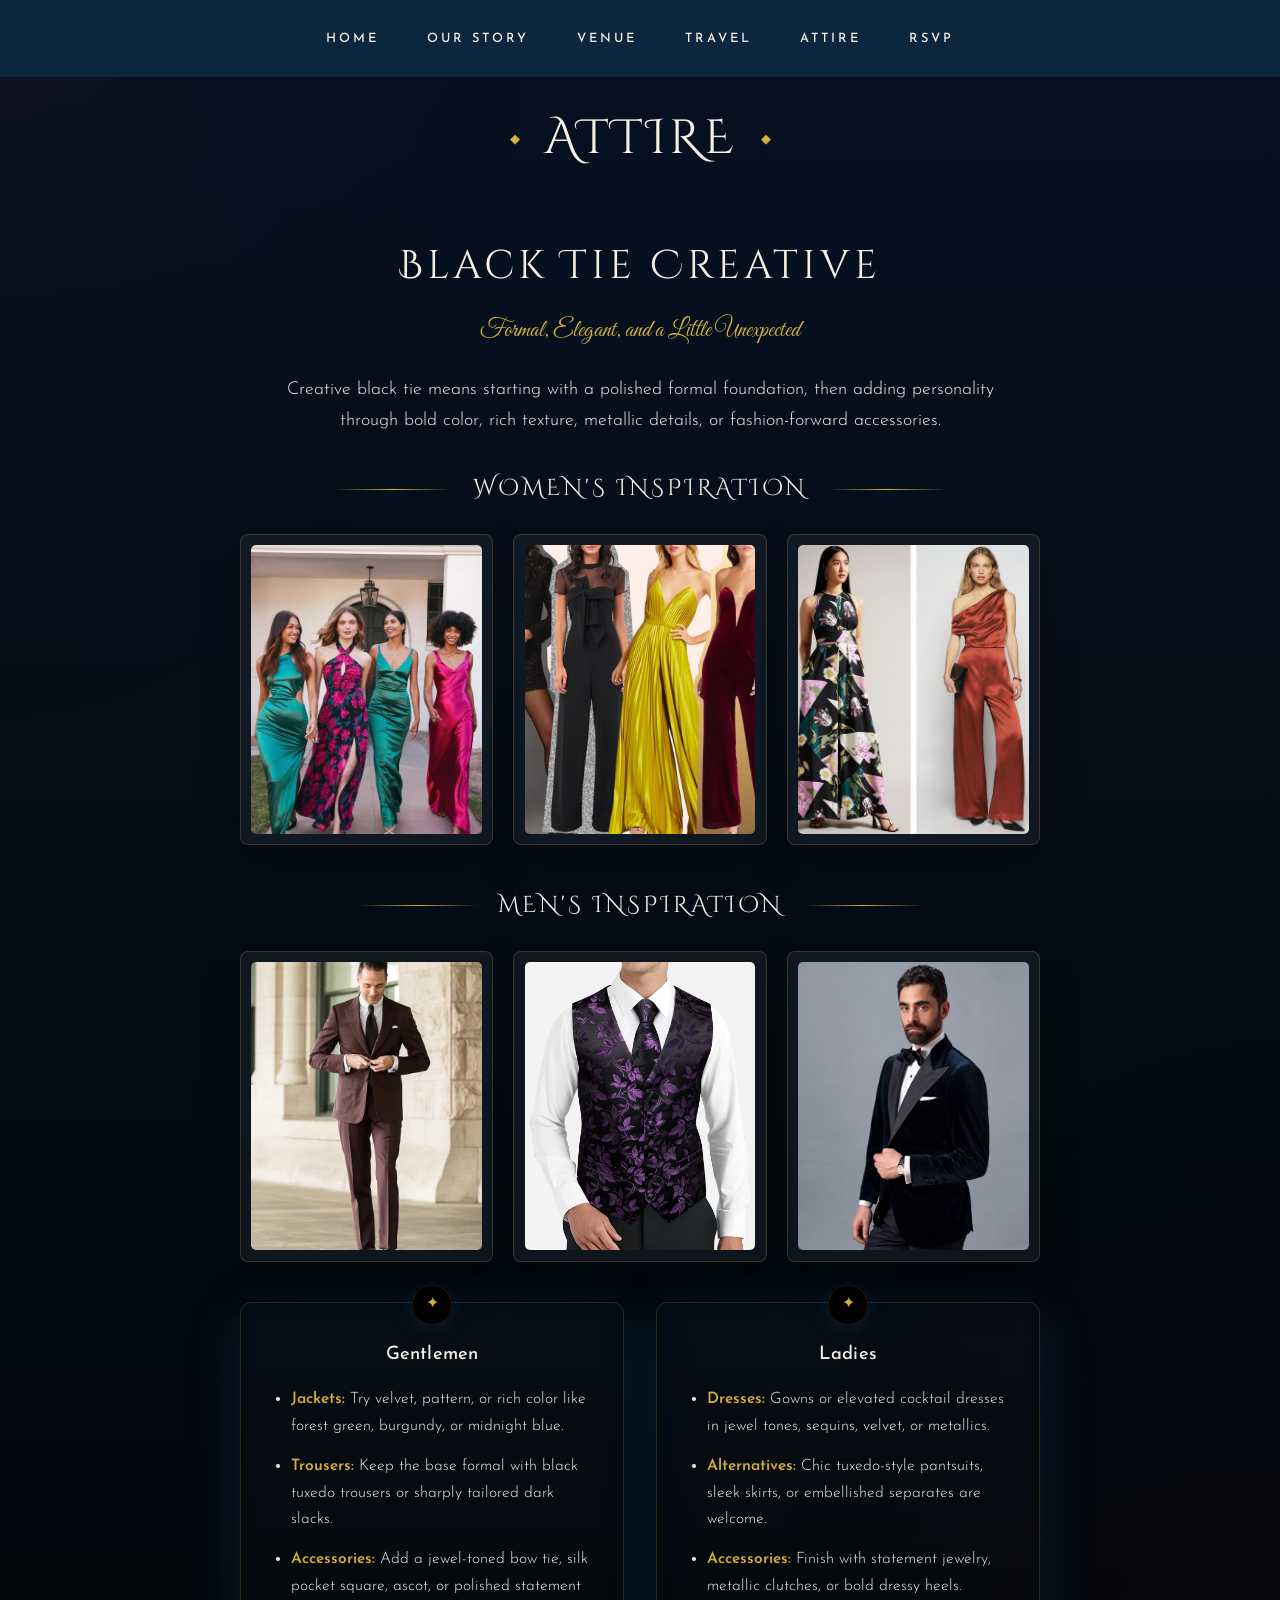
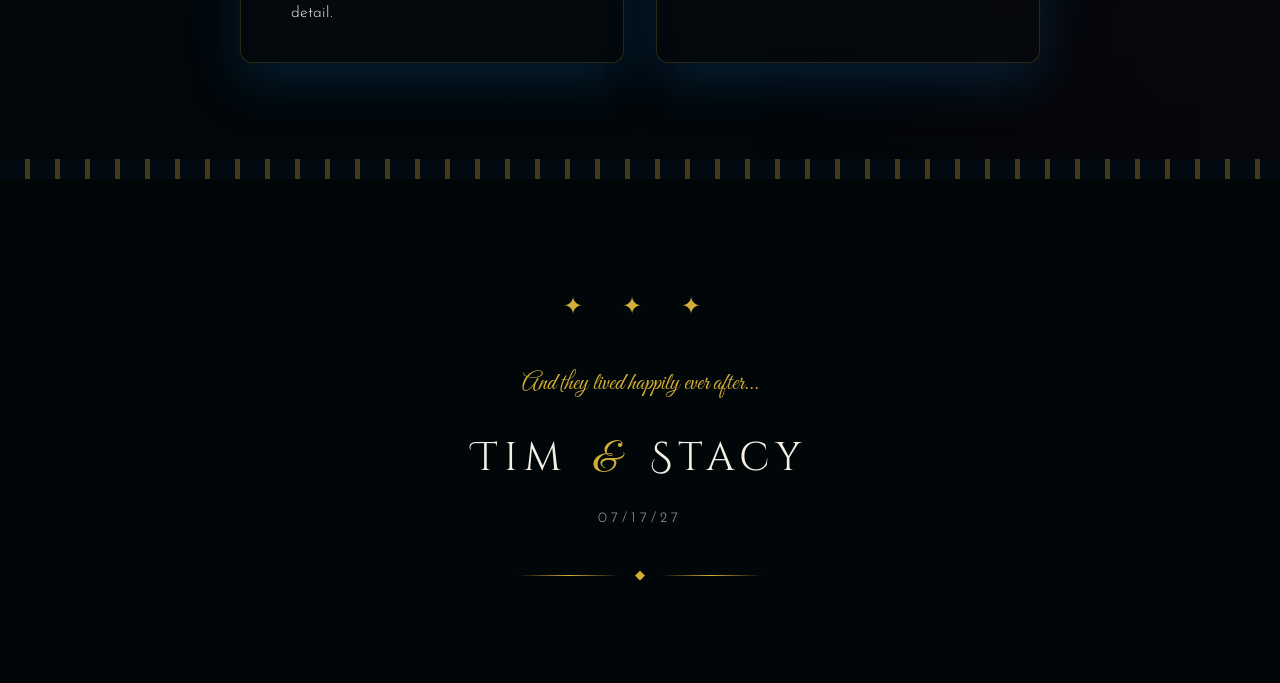
==== attire.html @ aea5a860 "Initial wedding site" ====
<!DOCTYPE html>
<html lang="en">
<head>
    <meta charset="UTF-8">
    <meta name="viewport" content="width=device-width, initial-scale=1.0">
    <title>Attire — Black Tie Creative</title>
    <link rel="preconnect" href="https://fonts.googleapis.com">
    <link rel="preconnect" href="https://fonts.gstatic.com" crossorigin>
    <link href="https://fonts.googleapis.com/css2?family=Playfair+Display:ital,wght@0,400;0,500;0,600;0,700;1,400;1,500&family=Josefin+Sans:wght@300;400;600&family=Great+Vibes&family=Cinzel+Decorative:wght@400;700&display=swap" rel="stylesheet">
    <link rel="stylesheet" href="styles.css">
</head>
<body class="dark-nav">
    <nav class="main-nav">
        <ul>
            <li><a href="index.html">Home</a></li>
            <li><a href="story.html">Our Story</a></li>
            <li><a href="venue.html">Venue</a></li>
            <li><a href="travel.html">Travel</a></li>
            <li><a href="attire.html" class="active">Attire</a></li>
            <li><a href="rsvp.html">RSVP</a></li>
        </ul>
    </nav>

    <main>
        <section class="dresscode-section">
            <div class="container">
                <div class="section-header">
                <span class="deco-diamond">◆</span>
                    <h2 class="section-title light">Attire</h2>
                <span class="deco-diamond">◆</span>
                </div>
                <div class="dresscode-content">
                    <div class="glamour-text">Black Tie Creative</div>
                    <p class="dresscode-subtitle">Formal, Elegant, and a Little Unexpected</p>
                    <p class="attire-overview">
                        Creative black tie means starting with a polished formal foundation, then adding personality through bold color, rich texture, metallic details, or fashion-forward accessories.
                    </p>
                    <div class="attire-inspiration">
                        <div class="attire-inspiration-header">
                            <span class="deco-line"></span>
                            <h3>Women's Inspiration</h3>
                            <span class="deco-line"></span>
                        </div>
                        <div class="attire-photo-grid" aria-label="Women's black tie creative attire inspiration">
                            <figure class="attire-photo-card">
                                <button class="attire-photo-button" type="button" data-gallery="women" data-full-src="photos/attire%20photos%20women/4%20women.png">
                                    <img src="photos/attire%20photos%20women/4%20women.png" alt="Women's black tie creative attire inspiration">
                                </button>
                            </figure>
                            <figure class="attire-photo-card">
                                <button class="attire-photo-button" type="button" data-gallery="women" data-full-src="photos/attire%20photos%20women/4%20women%202.png">
                                    <img src="photos/attire%20photos%20women/4%20women%202.png" alt="Women's creative black tie attire inspiration">
                                </button>
                            </figure>
                            <figure class="attire-photo-card">
                                <button class="attire-photo-button" type="button" data-gallery="women" data-full-src="photos/attire%20photos%20women/4%20women%203.png">
                                    <img src="photos/attire%20photos%20women/4%20women%203.png" alt="Elegant women's attire inspiration for a formal celebration">
                                </button>
                            </figure>
                        </div>
                    </div>
                    <div class="attire-inspiration">
                        <div class="attire-inspiration-header">
                            <span class="deco-line"></span>
                            <h3>Men's Inspiration</h3>
                            <span class="deco-line"></span>
                        </div>
                        <div class="attire-photo-grid" aria-label="Men's black tie creative attire inspiration">
                            <figure class="attire-photo-card">
                                <button class="attire-photo-button" type="button" data-gallery="men" data-full-src="photos/attire%20photos%20men/burgundy%20suit">
                                    <img src="photos/attire%20photos%20men/burgundy%20suit" alt="Men's black tie creative attire inspiration">
                                </button>
                            </figure>
                            <figure class="attire-photo-card">
                                <button class="attire-photo-button" type="button" data-gallery="men" data-full-src="photos/attire%20photos%20men/purple%20silk%20vest">
                                    <img src="photos/attire%20photos%20men/purple%20silk%20vest" alt="Men's creative black tie attire inspiration">
                                </button>
                            </figure>
                            <figure class="attire-photo-card">
                                <button class="attire-photo-button" type="button" data-gallery="men" data-full-src="photos/attire%20photos%20men/man%20blue%20jacket%20velvet.png">
                                    <img src="photos/attire%20photos%20men/man%20blue%20jacket%20velvet.png" alt="Elegant men's attire inspiration for a formal celebration">
                                </button>
                            </figure>
                        </div>
                    </div>
                    <div class="attire-details">
                        <div class="rsvp-card">
                            <div class="rsvp-card-deco">✦</div>
                            <h4 class="rsvp-intro">Gentlemen</h4>
                            <ul class="attire-list">
                                <li><strong>Jackets:</strong> Try velvet, pattern, or rich color like forest green, burgundy, or midnight blue.</li>
                                <li><strong>Trousers:</strong> Keep the base formal with black tuxedo trousers or sharply tailored dark slacks.</li>
                                <li><strong>Accessories:</strong> Add a jewel-toned bow tie, silk pocket square, ascot, or polished statement detail.</li>
                            </ul>
                        </div>
                        <div class="rsvp-card">
                            <div class="rsvp-card-deco">✦</div>
                            <h4 class="rsvp-intro">Ladies</h4>
                            <ul class="attire-list">
                                <li><strong>Dresses:</strong> Gowns or elevated cocktail dresses in jewel tones, sequins, velvet, or metallics.</li>
                                <li><strong>Alternatives:</strong> Chic tuxedo-style pantsuits, sleek skirts, or embellished separates are welcome.</li>
                                <li><strong>Accessories:</strong> Finish with statement jewelry, metallic clutches, or bold dressy heels.</li>
                            </ul>
                        </div>
                    </div>
                </div>
            </div>
        </section>
    </main>

    <div class="photo-lightbox" id="attireLightbox" aria-hidden="true">
        <button class="photo-lightbox-close" type="button" aria-label="Close enlarged photo">&times;</button>
        <button class="photo-lightbox-arrow photo-lightbox-prev" type="button" aria-label="Previous photo">&#8249;</button>
        <figure class="photo-lightbox-frame" role="dialog" aria-modal="true" aria-label="Enlarged attire inspiration photo">
            <img src="" alt="">
        </figure>
        <button class="photo-lightbox-arrow photo-lightbox-next" type="button" aria-label="Next photo">&#8250;</button>
    </div>

    <footer class="footer">
        <div class="container">
            <div class="footer-film-strip"></div>
            <div class="hollywood-stars">✦ ✦ ✦</div>
            <p class="footer-tagline">And they lived happily ever after...</p>
            <p class="footer-names">Tim <span class="ampersand">&amp;</span> Stacy</p>
            <p class="footer-date">07/17/27</p>
            <div class="art-deco-divider">
                <span class="deco-line"></span>
                <span class="deco-diamond">◆</span>
                <span class="deco-line"></span>
            </div>
        </div>
    </footer>

    <script>
        // Navigation background on scroll
        window.addEventListener('scroll', () => {
            const nav = document.querySelector('.main-nav');
            if (window.scrollY > 100) {
                nav.classList.add('scrolled');
            } else {
                nav.classList.remove('scrolled');
            }
        });

        const lightbox = document.getElementById('attireLightbox');
        const lightboxImage = lightbox.querySelector('img');
        const lightboxClose = lightbox.querySelector('.photo-lightbox-close');
        const lightboxPrev = lightbox.querySelector('.photo-lightbox-prev');
        const lightboxNext = lightbox.querySelector('.photo-lightbox-next');
        const photoButtons = document.querySelectorAll('.attire-photo-button');
        const galleries = Array.from(photoButtons).reduce((groups, button) => {
            const galleryName = button.dataset.gallery;
            groups[galleryName] = groups[galleryName] || [];
            groups[galleryName].push(button);
            return groups;
        }, {});
        let activeGallery = [];
        let activeIndex = 0;

        const showLightboxPhoto = (index) => {
            activeIndex = (index + activeGallery.length) % activeGallery.length;
            const button = activeGallery[activeIndex];
            const image = button.querySelector('img');
            lightboxImage.src = button.dataset.fullSrc;
            lightboxImage.alt = image.alt;
        };

        const closeLightbox = () => {
            lightbox.setAttribute('aria-hidden', 'true');
            document.body.classList.remove('lightbox-open');
            lightboxImage.src = '';
            lightboxImage.alt = '';
        };

        photoButtons.forEach((button) => {
            button.addEventListener('click', () => {
                activeGallery = galleries[button.dataset.gallery];
                showLightboxPhoto(activeGallery.indexOf(button));
                lightbox.setAttribute('aria-hidden', 'false');
                document.body.classList.add('lightbox-open');
                lightboxClose.focus();
            });
        });

        lightboxPrev.addEventListener('click', () => showLightboxPhoto(activeIndex - 1));
        lightboxNext.addEventListener('click', () => showLightboxPhoto(activeIndex + 1));
        lightboxClose.addEventListener('click', closeLightbox);
        lightbox.addEventListener('click', (event) => {
            if (event.target === lightbox) {
                closeLightbox();
            }
        });
        window.addEventListener('keydown', (event) => {
            if (lightbox.getAttribute('aria-hidden') === 'true') {
                return;
            }
            if (event.key === 'Escape') {
                closeLightbox();
            } else if (event.key === 'ArrowLeft') {
                showLightboxPhoto(activeIndex - 1);
            } else if (event.key === 'ArrowRight') {
                showLightboxPhoto(activeIndex + 1);
            }
        });
    </script>
</body>
</html>
---- styles.css ----
/* ===================================
   Wedding Website - Old Hollywood Glamour
   1940s-1950s Golden Age Style
   =================================== */

/* Reuben webfont (place licensed font files in /fonts/) */
@font-face {
    font-family: 'Reuben';
    src: local('Reuben Regular'), local('Reuben-Regular'),
         url('fonts/Reuben-Regular.woff2') format('woff2'),
         url('fonts/Reuben-Regular.woff') format('woff');
    font-weight: 400;
    font-style: normal;
    font-display: swap;
}
@font-face {
    font-family: 'Reuben';
    src: local('Reuben Bold'), local('Reuben-Bold'),
         url('fonts/Reuben-Bold.woff2') format('woff2'),
         url('fonts/Reuben-Bold.woff') format('woff');
    font-weight: 700;
    font-style: normal;
    font-display: swap;
}


/* CSS Variables - Rustic Romance with Sapphire & Floral Accents */
:root {
    /* Sapphire Blues - Primary Color */
    --sapphire: #071123;
    --sapphire-dark: #010609;
    --sapphire-deep: #010609;
    --sapphire-light: #0d2043;
    
    /* Rich Burgundy & Deep Red - Floral Accents */
    --burgundy: #8B1538;
    --deep-red: #9E1B34;
    --bordeaux: #722F37;
    --wine: #5C1A1B;
    
    /* Gold & Brass - Warm Metallics */
    --gold: #D4AF37;
    --gold-light: #E8C959;
    --brass: #C9A227;
    --antique-gold: #B8860B;

    /* Rustic Warm Neutrals - Stone, Wood, Burlap */
    --ivory: #F5F0E6;
    --cream: #FAF6F0;
    --champagne: #F7E7CE;
    --linen: #E8DFD0;
    --burlap: #C4B69C;
    --stone: #A69F95;
    --warm-brown: #6B5344;
    --oak: #8B7355;
    
    /* Accent Colors - from florals */
    --thistle: #4A4063;
    --eucalyptus: #5D6B5D;
    --blush: #E8C4C4;
    
    /* Text Colors */
    --text-dark: #2D2926;
    --text-light: #F5F0E6;
    
    --font-display: 'Cinzel Decorative', Georgia, serif;
    --font-script: 'Great Vibes', cursive;
    --font-sans: 'Reuben', 'Josefin Sans', 'Helvetica Neue', sans-serif;
    
    --transition: all 0.3s ease;
}

/* Reset & Base */
*, *::before, *::after {
    margin: 0;
    padding: 0;
    box-sizing: border-box;
}

html {
    scroll-behavior: smooth;
}

body {
    font-family: var(--font-sans);
    font-weight: 300;
    line-height: 1.8;
    color: var(--text-dark);
    background-color: var(--cream);
}

h1, h2, h3, h4 {
    font-family: var(--font-display);
    font-weight: 500;
}

.container {
    max-width: 1200px;
    margin: 0 auto;
    padding: 0 2rem;
}

/* Navigation - Art Deco Style */
.main-nav {
    position: fixed;
    top: 0;
    left: 0;
    right: 0;
    z-index: 1000;
    padding: 1.5rem 2rem;
    display: flex;
    justify-content: center;
    align-items: center;
    gap: 2rem;
    transition: var(--transition);
}

/* Pages that should always display a dark solid nav background */
.dark-nav .main-nav {
    background-color: #0c263e;
    backdrop-filter: none;
}

/* Page behavior: show only the active "page" to simulate tabbed navigation */
.page {
    display: none;
}
.page.active {
    display: block;
}

.main-nav.scrolled {
    background-color: rgba(8, 37, 62, 0.97);
    backdrop-filter: blur(10px);
    padding: 1rem 2rem;
    box-shadow: 0 4px 20px rgba(10, 58, 94, 0.3);
}

.nav-star {
    color: var(--gold);
    font-size: 1rem;
}

.main-nav ul {
    display: flex;
    justify-content: center;
    gap: 3rem;
    list-style: none;
}

.main-nav a {
    color: var(--ivory);
    text-decoration: none;
    font-size: 0.8rem;
    font-weight: 500;
    letter-spacing: 3px;
    text-transform: uppercase;
    transition: var(--transition);
    position: relative;
}

.main-nav a::before,
.main-nav a::after {
    content: '';
    position: absolute;
    bottom: -8px;
    width: 0;
    height: 1px;
    background-color: var(--gold);
    transition: var(--transition);
}

.main-nav a::before {
    left: 50%;
}

.main-nav a::after {
    right: 50%;
}

.main-nav a:hover::before,
.main-nav a:hover::after {
    width: 50%;
}

.main-nav a:hover {
    color: var(--gold);
}

/* Hero Section - Rustic Romance */
.hero {
    position: relative;
    min-height: 100vh;
    display: flex;
    align-items: center;
    justify-content: center;
    background-image: url('backgrounds/stringlightbackground.png');
    background-size: cover;
    background-position: center center;
    background-repeat: no-repeat;
    overflow: hidden;
}

/* Decorative Floral Corners */
.hero::after {
    content: '';
    position: absolute;
    inset: 0;
    background-image: 
        url("data:image/svg+xml,%3Csvg xmlns='http://www.w3.org/2000/svg' viewBox='0 0 100 100'%3E%3Ccircle cx='20' cy='20' r='8' fill='%239E1B34' opacity='0.15'/%3E%3Ccircle cx='15' cy='28' r='6' fill='%238B1538' opacity='0.12'/%3E%3Ccircle cx='28' cy='15' r='5' fill='%23722F37' opacity='0.1'/%3E%3Ccircle cx='10' cy='18' r='4' fill='%239E1B34' opacity='0.08'/%3E%3C/svg%3E"),
        url("data:image/svg+xml,%3Csvg xmlns='http://www.w3.org/2000/svg' viewBox='0 0 100 100'%3E%3Ccircle cx='80' cy='80' r='8' fill='%239E1B34' opacity='0.15'/%3E%3Ccircle cx='85' cy='72' r='6' fill='%238B1538' opacity='0.12'/%3E%3Ccircle cx='72' cy='85' r='5' fill='%23722F37' opacity='0.1'/%3E%3Ccircle cx='90' cy='82' r='4' fill='%239E1B34' opacity='0.08'/%3E%3C/svg%3E");
    background-position: top left, bottom right;
    background-size: 300px 300px;
    background-repeat: no-repeat;
    pointer-events: none;
    opacity: 0.8;
}

/* Art Deco Border Pattern */

/* Art-deco border lives inside the hero and should scroll away with it */
.art-deco-border {
    position: absolute;
    top: 10px;
    left: 20px;
    right: 20px;
    height: calc(100vh - 30px);
    border: 1px solid var(--gold);
    pointer-events: none;
    z-index: 900; /* sits below the nav (nav is z-index:1000) */
}

/* enforce containment inside the hero and hide when the hero is not active */
.hero .art-deco-border { position: absolute !important; }
.page:not(.active) .art-deco-border { display: none !important; }


.art-deco-border::before {
    content: '';
    position: absolute;
    inset: 10px;
    border: 1px solid rgba(212, 175, 55, 0.3);
}

/* Spotlight Effect - Warm candlelight glow */
.hero::before {
    content: '';
    position: absolute;
    top: -30%;
    left: 50%;
    transform: translateX(-50%);
    width: 150%;
    height: 150%;
    background: radial-gradient(ellipse at center top, rgba(247, 231, 206, 0.08) 0%, rgba(212, 175, 55, 0.05) 30%, transparent 60%);
    pointer-events: none;
}

/* Subtle floral accents in corners */
.hero-overlay {
    position: absolute;
    inset: 0;
    z-index: 0;
    /* Dark-blue overlay to deepen background and cool hue */
    background-image:
        linear-gradient(rgba(8, 43, 71, 0.80), rgba(8, 43, 71, 0.60)),
        radial-gradient(ellipse at top left, rgba(158, 27, 52, 0.04) 0%, transparent 40%),
        radial-gradient(ellipse at bottom right, rgba(158, 27, 52, 0.04) 0%, transparent 40%);
    background-blend-mode: normal, screen, screen;
    pointer-events: none;
}

.hero-content {
    position: relative;
    text-align: center;
    color: var(--ivory);
    z-index: 1;
    padding: 2rem;
    /* nudge content slightly upward so venue text doesn't sit on the art-deco border */
    transform: translateY(-4vh);
}

.hero-content::before {
    content: '';
    position: absolute;
    left: 50%;
    top: 46%;
    width: min(760px, 92vw);
    height: min(420px, 56vw);
    transform: translate(-50%, -50%);
    background:
        radial-gradient(ellipse at center,
            rgba(242, 216, 225, 0.07) 0%,
            rgba(237, 190, 162, 0.055) 28%,
            rgba(217, 161, 95, 0.04) 48%,
            transparent 76%);
    filter: blur(42px);
    opacity: 0;
    pointer-events: none;
    z-index: -1;
    animation: heroGoldenHourGlow 1.6s ease-out 0.15s forwards;
}

.hollywood-stars {
    font-size: 1.5rem;
    color: var(--gold);
    letter-spacing: 1rem;
    /* increase space above the stars on the homepage */
    margin-top: clamp(1.8rem, 8vw, 4rem);
    margin-bottom: 2rem;
    animation: twinkle 2s ease-in-out infinite alternate;
}

.save-the-date {
    font-family: var(--font-sans);
    font-size: 0.9rem;
    font-weight: 400;
    letter-spacing: 6px;
    text-transform: uppercase;
    margin-bottom: 0.5rem;
    color: var(--silver);
}

.subtitle-glamour {
    font-family: var(--font-script);
    font-size: clamp(1.5rem, 4vw, 2.5rem);
    color: var(--gold);
    margin-bottom: 1.5rem;
}

.couple-names {
    font-family: var(--font-display), 'Reuben', 'Josefin Sans', 'Helvetica Neue', sans-serif;
    font-size: clamp(1.6rem, 5vw, 3.2rem);
    font-weight: 700;
    letter-spacing: 0.04em;
    line-height: 1.02;
    margin-bottom: 1.5rem;
    text-shadow: 0 0 48px rgba(212, 175, 55, 0.28);
}

.couple-names .name-line {
    display: block;
}

.couple-names .ampersand {
    display: block;
    margin: 0.6rem 0;
    font-size: 0.95em;
    color: var(--gold);
}

.ampersand {
    font-family: var(--font-script);
    font-size: 1em;
    color: var(--gold);
    display: inline-block;
    margin: 0 0.5em;
}

/* Footer names styling (ensure consistent spacing around ampersand) */
.footer-names {
    font-family: var(--font-display);
    font-size: 1.05rem;
    letter-spacing: 0.04em;
    color: var(--sapphire);
}
.footer-names .ampersand {
    font-family: var(--font-script);
    font-size: 1.05em;
    color: var(--gold);
    margin: 0 0.6rem;
    display: inline-block;
}

/* Art Deco Divider */
.art-deco-divider {
    display: flex;
    align-items: center;
    justify-content: center;
    gap: 1rem;
    margin: 2rem 0;
}

.deco-line {
    width: 100px;
    height: 1px;
    background: linear-gradient(90deg, transparent, var(--gold), transparent);
}

.deco-diamond {
    color: var(--gold);
    font-size: 0.8rem;
}

.wedding-date {
    margin-bottom: 0.5rem; /* tighten date-to-venue spacing */
}

@media (max-width: 820px) {
    .hero-content {
        transform: translateY(-2vh);
        padding: 1.25rem;
    }
    .wedding-date {
        margin-bottom: 0.6rem;
    }
}

.date-text {
    font-family: var(--font-display);
    font-size: 2.6rem;
    font-style: italic;
    letter-spacing: 2px;
}

.date-long-text {
    font-family: var(--font-sans);
    font-size: 1rem;
    letter-spacing: 2px;
    text-transform: uppercase;
    color: var(--champagne);
    margin-top: 0.25rem;
}

.year-text {
    font-size: 1rem;
    letter-spacing: 8px;
    text-transform: uppercase;
    color: var(--gold);
    margin-top: 0.5rem;
}

.venue-teaser {
    font-family: var(--font-display);
    font-size: 1.2rem;
    font-style: italic;
    opacity: 0.9;
    margin-bottom: 0.5rem;
}

.time-teaser {
    font-size: 0.85rem;
    letter-spacing: 4px;
    text-transform: uppercase;
    color: var(--silver);
}

/* Scroll indicator removed */

@keyframes twinkle {
    0% { opacity: 0.6; }
    100% { opacity: 1; }
}

@keyframes heroGoldenHourGlow {
    from { opacity: 0; }
    to { opacity: 1; }
}

/* Section Headers with Stars */
.section-header {
    display: flex;
    align-items: center;
    justify-content: center;
    gap: 1.5rem;
    margin-bottom: 3rem;
}

.star-accent {
    color: var(--gold);
    font-size: 1rem;
}

.section-title {
    font-size: clamp(2rem, 5vw, 3rem);
    text-align: center;
    color: var(--sapphire);
    letter-spacing: 4px;
    text-transform: uppercase;
}

.section-title.light {
    color: var(--ivory);
}

/* Rustic Divider Strips */
.film-strip-top,
.film-strip-bottom {
    height: 30px;
    background-color: var(--sapphire-deep);
    position: relative;
}

.film-strip-top::before,
.film-strip-bottom::before {
    content: '';
    position: absolute;
    top: 50%;
    left: 0;
    right: 0;
    transform: translateY(-50%);
    height: 20px;
    background-image: repeating-linear-gradient(
        90deg,
        var(--sapphire-deep) 0px,
        var(--sapphire-deep) 20px,
        var(--gold) 20px,
        var(--gold) 25px,
        var(--sapphire-deep) 25px,
        var(--sapphire-deep) 35px
    );
    opacity: 0.4;
}

/* Our Story Section */
.story-section {
    background-color: var(--cream);
    background-image: url("data:image/svg+xml,%3Csvg width='60' height='60' viewBox='0 0 60 60' xmlns='http://www.w3.org/2000/svg'%3E%3Cg fill='none' fill-rule='evenodd'%3E%3Cg fill='%23D4AF37' fill-opacity='0.03'%3E%3Cpath d='M36 34v-4h-2v4h-4v2h4v4h2v-4h4v-2h-4zm0-30V0h-2v4h-4v2h4v4h2V6h4V4h-4zM6 34v-4H4v4H0v2h4v4h2v-4h4v-2H6zM6 4V0H4v4H0v2h4v4h2V6h4V4H6z'/%3E%3C/g%3E%3C/g%3E%3C/svg%3E");
}

/* Mini welcome section under the hero */
.mini-welcome {
    padding: 2.5rem 0;
    background: transparent;
}

.mini-welcome-grid {
    display: grid;
    /* Give the portrait more room and make the text column narrower */
    grid-template-columns: 420px 1fr;
    gap: 3rem;
    align-items: center;
}

/* Constrain and center the mini-welcome block within the page */
.mini-welcome-grid {
    max-width: 980px;
    margin: 0 auto;
}

.mini-image-frame {
    width: 420px;
    aspect-ratio: 3/4;
    background: linear-gradient(135deg, var(--sapphire) 0%, var(--sapphire-dark) 100%);
    overflow: hidden;
    position: relative;
    box-shadow: 0 18px 40px rgba(10,58,94,0.35);
}

.mini-photo {
    width: 100%;
    height: 100%;
    object-fit: cover;
    display: block;
}

.mini-image-frame::after {
    content: '';
    position: absolute;
    inset: 8px;
    border: 2px solid rgba(212,175,55,0.95);
    pointer-events: none;
    box-shadow: inset 0 0 20px rgba(212,175,55,0.06);
}

.mini-image-frame::before {
    content: '';
    position: absolute;
    top: 0;
    left: -120%;
    width: 40%;
    height: 100%;
    background: linear-gradient(90deg, rgba(255,255,255,0) 0%, rgba(255,255,255,0.12) 50%, rgba(255,255,255,0) 100%);
    transform: skewX(-20deg);
    filter: blur(6px);
    opacity: 0.9;
    animation: shimmer 4.5s ease-in-out infinite;
    pointer-events: none;
}

.mini-blurb {
    max-width: 52ch;
}

.mini-blurb p {
    font-size: 1.05rem;
    line-height: 1.8;
    color: rgba(45,41,38,0.92);
    margin: 0;
}

@media (max-width: 820px) {
    .mini-welcome-grid {
        grid-template-columns: 1fr;
        text-align: center;
    }

    .mini-image-frame {
        width: 60%;
        margin: 0 auto 1.25rem;
    }

    .mini-blurb {
        max-width: 70ch;
        margin: 0 auto;
    }
}

.story-section .container {
    padding: 6rem 2rem;
}

/* When the story section is used on a dark/venue page, avoid doubling container padding
   (some pages use both .venue-section and .story-section). Match other pages' spacing. */
.venue-section.story-section .container {
    padding: 0 2rem;
}

.story-content {
    display: grid;
    grid-template-columns: 1fr 1.5fr;
    gap: 4rem;
    align-items: center;
}

/* Landscape variant for story pages using a wide photo */
.story-content.landscape {
    grid-template-columns: 1.6fr 1fr;
    gap: 3.5rem;
}

.story-image {
    position: relative;
}

.image-frame {
    width: 100%;
    aspect-ratio: 3/4;
    background: linear-gradient(135deg, var(--sapphire) 0%, var(--sapphire-dark) 100%);
    position: relative;
    box-shadow: 0 20px 60px rgba(10, 58, 94, 0.4);
}

.image-frame {
    overflow: hidden;
}

.story-photo {
    width: 100%;
    height: 100%;
    object-fit: cover;
    display: block;
}

.frame-corner {
    position: absolute;
    width: 40px;
    height: 40px;
    border-color: var(--gold);
    border-style: solid;
    z-index: 4;
}

/* Inner gold frame and subtle animated shimmer */
.image-frame::after {
    content: '';
    position: absolute;
    inset: 10px;
    border: 2px solid rgba(212,175,55,0.95);
    pointer-events: none;
    box-shadow: inset 0 0 30px rgba(212,175,55,0.07);
    z-index: 1;
}

.image-frame::before {
    /* animated highlight sweep */
    content: '';
    position: absolute;
    top: 0;
    left: -120%;
    width: 40%;
    height: 100%;
    background: linear-gradient(90deg, rgba(255,255,255,0) 0%, rgba(255,255,255,0.12) 50%, rgba(255,255,255,0) 100%);
    transform: skewX(-20deg);
    filter: blur(6px);
    opacity: 0.9;
    animation: shimmer 4.5s ease-in-out infinite;
    z-index: 2;
    pointer-events: none;
}

@keyframes shimmer {
    0% { left: -120%; opacity: 0; }
    10% { opacity: 0.6; }
    50% { left: 120%; opacity: 0.25; }
    100% { left: 120%; opacity: 0; }
}

.frame-corner {
    position: absolute;
    width: 40px;
    height: 40px;
    border-color: var(--gold);
    border-style: solid;
}

.frame-corner.tl { top: -10px; left: -10px; border-width: 2px 0 0 2px; }
.frame-corner.tr { top: -10px; right: -10px; border-width: 2px 2px 0 0; }
.frame-corner.bl { bottom: -10px; left: -10px; border-width: 0 0 2px 2px; }
.frame-corner.br { bottom: -10px; right: -10px; border-width: 0 2px 2px 0; }

.story-text {
    padding: 3rem 0;
    max-width: 900px;
    margin: 0 auto;
}

/* Tidbits block under Our Story */
.tidbits {
    max-width: 980px;
    margin: 2.25rem auto 3rem;
    padding: 1.5rem 1.5rem;
    background: linear-gradient(180deg, rgba(255,255,255,0.02), rgba(255,255,255,0.01));
    border: 1px solid rgba(212, 175, 55, 0.12);
    border-radius: 12px;
    color: var(--ivory);
    box-shadow: 0 14px 40px rgba(10,58,94,0.35);
}
.tidbits .section-title.small {
    font-size: 1.25rem;
    margin-bottom: 0.75rem;
    color: var(--ivory);
}
.tidbits-list {
    list-style: none;
    display: grid;
    grid-template-columns: repeat(2, 1fr);
    gap: 0.75rem 2rem;
    padding: 0;
    margin: 0;
}
.tidbits-list li {
    line-height: 1.6;
}
.tidbits-list li strong {
    display: block;
    color: rgba(245, 240, 230, 0.72);
    font-family: var(--font-sans);
    font-size: 0.76rem;
    font-weight: 400;
    letter-spacing: 1.6px;
    line-height: 1.35;
    margin-bottom: 0.28rem;
    text-transform: uppercase;
}
.tidbits-list li span {
    display: block;
    color: var(--ivory);
    font-size: 1.08rem;
    font-weight: 600;
    line-height: 1.45;
}

@media (max-width: 820px) {
    .tidbits-list { grid-template-columns: 1fr; }
    .tidbits { padding: 1rem; }
}

/* Make story text white on the dedicated Our Story page for contrast against dark background */
.story-page .story-text,
.story-page .story-text p {
    color: #ffffff;
}

/* Landscape image frame adjustments */
.image-frame.landscape {
    aspect-ratio: 16/9;
    width: 100%;
}

.story-image-top {
    max-width: 780px;
    margin: 0 auto 1.5rem;
}

@media (max-width: 820px) {
    /* On small screens, stack the story landscape image above the text */
    .story-content.landscape {
        grid-template-columns: 1fr;
        gap: 2rem;
    }
    .image-frame.landscape {
        aspect-ratio: 16/9;
        width: 100%;
    }

    .image-frame.landscape {
        max-width: 780px;
        margin: 0 auto;
    }
}

.story-intro {
    font-family: var(--font-script);
    font-size: 2.2rem;
    color: var(--deep-red);
    margin-bottom: 2rem;
}

.story-text p {
    margin-bottom: 1.25rem;
    font-size: clamp(1rem, 2vw, 1.25rem);
    line-height: 1.7;
    letter-spacing: 0.002em;
    color: rgba(45,41,38,0.95);
}

.story-closing {
    font-family: var(--font-display);
    font-style: italic;
    color: var(--sapphire);
}

/* Details Section - Programme Cards */
.details-section {
    padding: 6rem 0;
    background-color: var(--sapphire);
    position: relative;
}

/* Subtle floral accents */
.details-section::before {
    content: '';
    position: absolute;
    top: 0;
    left: 0;
    right: 0;
    bottom: 0;
    background-image: 
        radial-gradient(ellipse at top right, rgba(158, 27, 52, 0.06) 0%, transparent 30%),
        radial-gradient(ellipse at bottom left, rgba(158, 27, 52, 0.06) 0%, transparent 30%);
    pointer-events: none;
}

.details-section .section-title {
    color: var(--ivory);
}

.details-grid {
    display: grid;
    grid-template-columns: repeat(auto-fit, minmax(300px, 1fr));
    gap: 2rem;
}

.detail-card {
    background: linear-gradient(180deg, var(--sapphire-dark) 0%, var(--sapphire-deep) 100%);
    border: 1px solid var(--gold);
    padding: 3rem 2rem;
    text-align: center;
    position: relative;
    transition: var(--transition);
}

.detail-card::before {
    content: '';
    position: absolute;
    inset: 8px;
    border: 1px solid rgba(212, 175, 55, 0.2);
    pointer-events: none;
}

.detail-card:hover {
    transform: translateY(-5px);
    box-shadow: 0 20px 40px rgba(212, 175, 55, 0.15);
}

.card-number {
    font-family: var(--font-display);
    font-size: 2rem;
    color: var(--gold);
    margin-bottom: 1rem;
}

.detail-card h3 {
    font-size: 1.5rem;
    color: var(--ivory);
    margin-bottom: 0.5rem;
    letter-spacing: 2px;
}

.detail-time {
    font-family: var(--font-script);
    font-size: 1.4rem;
    color: var(--gold);
    margin-bottom: 1rem;
}

.card-divider {
    width: 60px;
    height: 1px;
    background-color: var(--gold);
    margin: 1rem auto;
    opacity: 0.5;
}

.detail-card p:last-child {
    color: var(--linen);
    font-size: 0.95rem;
    line-height: 1.8;
}

/* Venue Section */
.venue-section {
    position: relative;
    padding: 6rem 0;
    /* Match Attire and RSVP with the same dark sapphire gradient for consistency */
    background: linear-gradient(180deg, var(--sapphire) 0%, var(--sapphire-deep) 100%);
    overflow: hidden;
}

.venue-bg {
    position: absolute;
    inset: 0;
    background: 
        radial-gradient(ellipse at top left, rgba(158, 27, 52, 0.05) 0%, transparent 40%),
        radial-gradient(ellipse at bottom right, rgba(158, 27, 52, 0.05) 0%, transparent 40%),
        radial-gradient(ellipse at center, rgba(212, 175, 55, 0.04) 0%, transparent 50%);
}

.venue-content {
    position: relative;
    z-index: 1;
    display: grid;
    grid-template-columns: 1.2fr 1fr;
    gap: 4rem;
}

.venue-page-content {
    width: 90%;
    max-width: 840px;
    margin: 0 auto;
    display: block;
}

.venue-page-content .venue-info {
    width: 100%;
}

.venue-location-block {
    margin-bottom: 2rem;
}

.reception-location {
    margin-bottom: 1.5rem;
}

.venue-label {
    color: var(--ivory);
    font-size: 0.8rem;
    font-weight: 600;
    letter-spacing: 3px;
    margin-bottom: 0.5rem;
    text-transform: uppercase;
}

.venue-info h3 {
    font-size: 2.2rem;
    color: var(--ivory);
    margin-bottom: 0.75rem;
    font-style: italic;
}

.venue-info h3 a {
    color: inherit;
    text-decoration: none;
}

.venue-address {
    color: var(--gold);
    font-size: 1.1rem;
    line-height: 1.8;
    margin-bottom: 0;
}

.venue-description {
    color: var(--linen);
    margin-bottom: 2rem;
    line-height: 1.9;
}

.venue-page-content .venue-description {
    max-width: 760px;
    margin-left: auto;
    margin-right: auto;
}

.venue-photo {
    position: relative;
    margin: 0 0 2rem;
    overflow: hidden;
    border: 1px solid rgba(212, 175, 55, 0.26);
    border-radius: 12px;
    background-color: rgba(255, 255, 255, 0.03);
    box-shadow: 0 20px 60px rgba(1, 6, 9, 0.38);
}

.venue-page-content .venue-photo {
    width: 100%;
    max-width: 720px;
    margin: 0 auto 2rem;
}

.venue-photo::before {
    content: '';
    position: absolute;
    inset: 10px;
    z-index: 1;
    border: 1px solid rgba(212, 175, 55, 0.28);
    pointer-events: none;
}

.venue-photo img {
    display: block;
    width: 100%;
    aspect-ratio: 16 / 10;
    object-fit: cover;
    object-position: center;
}

.venue-arrival {
    margin-bottom: 1.75rem;
}

.venue-page-content .venue-arrival {
    max-width: 760px;
    margin-left: auto;
    margin-right: auto;
}

.venue-arrival h4 {
    color: var(--ivory);
    font-size: 1.05rem;
    margin-bottom: 0.5rem;
    letter-spacing: 2px;
    text-transform: uppercase;
}

.venue-arrival p {
    color: var(--linen);
    font-size: 0.95rem;
    line-height: 1.8;
}

.venue-actions {
    display: flex;
    gap: 0.75rem;
    align-items: center;
    flex-wrap: wrap;
}

.venue-page-content .venue-actions {
    max-width: 760px;
    margin-left: auto;
    margin-right: auto;
}

.venue-actions .btn {
    padding: 0.65rem 1.25rem;
    font-size: 0.85rem;
    border-radius: 4px;
}

.venue-features {
    display: flex;
    flex-direction: column;
    gap: 2rem;
}

.feature {
    /* Match RSVP card styling: subtle translucent tile with gold border and soft shadow */
    background: linear-gradient(180deg, rgba(255,255,255,0.02), rgba(255,255,255,0.01));
    padding: 2rem;
    border: 1px solid rgba(212, 175, 55, 0.18);
    border-radius: 12px;
    box-shadow: 0 18px 50px rgba(10, 58, 94, 0.45);
    position: relative;
    backdrop-filter: blur(6px);
}

.feature::before {
    content: '★';
    position: absolute;
    top: -10px;
    left: 20px;
    background-color: var(--sapphire-deep);
    padding: 0 10px;
    color: var(--gold);
    font-size: 0.8rem;
}

/* Use diamond for specific venue features */
.feature.accommodations::before,
.feature.room-blocks::before,
.feature.other-stays::before,
.feature.transportation::before,
.feature.parking::before,
.feature.airport::before {
    content: '✦';
    /* make the glyph sit on a black circular badge like the RSVP deco */
    width: 36px;
    height: 36px;
    background: #000;
    color: var(--gold);
    border-radius: 50%;
    display: flex;
    align-items: center;
    justify-content: center;
    font-size: 1rem;
    top: -18px;
    left: 20px;
    box-shadow: 0 6px 18px rgba(10, 58, 94, 0.3);
    border: 1px solid rgba(212, 175, 55, 0.12);
}

.feature h4 {
    color: var(--ivory);
    font-size: 1.2rem;
    margin-bottom: 0.75rem;
    letter-spacing: 2px;
    text-transform: uppercase;
}

.feature p {
    color: var(--ivory);
    font-size: 0.95rem;
}

.accommodation-options {
    display: grid;
    gap: 1rem;
    margin-top: 1.25rem;
}

.accommodation-option {
    border-top: 1px solid rgba(212, 175, 55, 0.2);
    padding-top: 1rem;
}

.option-label {
    color: var(--gold);
    font-size: 0.75rem;
    font-weight: 600;
    letter-spacing: 2px;
    line-height: 1.4;
    margin-bottom: 0.5rem;
    text-transform: uppercase;
}

/* Compact horizontal links inside feature cards */
.feature .feature-links {
    display: flex;
    gap: 0.5rem;
    align-items: center;
    margin-top: 0.6rem;
    flex-wrap: wrap;
}
.feature .feature-links .btn {
    padding: 0.35rem 0.8rem;
    font-size: 0.85rem;
    border-radius: 4px;
    display: inline-flex;
    align-items: center;
    justify-content: center;
}

.travel-intro {
    max-width: 680px;
    margin: -1rem auto 3rem;
    color: var(--linen);
    font-size: 1.1rem;
    line-height: 1.8;
    text-align: center;
}

.travel-content {
    position: relative;
    z-index: 1;
    width: 90%;
    max-width: 840px;
    margin: 0 auto;
    display: flex;
    flex-direction: column;
    gap: 1.5rem;
}

.travel-card.feature {
    width: 100%;
    padding: 2.25rem;
}

.travel-card > p {
    margin-bottom: 1rem;
}

.travel-card .feature-links {
    justify-content: center;
}

@media (max-width: 520px) {
    .feature .feature-links { justify-content: center; }

    .travel-content {
        width: 100%;
        gap: 1.25rem;
    }

    .travel-card.feature {
        padding: 1.75rem 1.25rem;
    }
}

/* Buttons */
.btn {
    display: inline-block;
    padding: 1rem 2.5rem;
    font-family: var(--font-sans);
    font-size: 0.8rem;
    font-weight: 500;
    letter-spacing: 3px;
    text-transform: uppercase;
    text-decoration: none;
    cursor: pointer;
    transition: var(--transition);
    position: relative;
}

.btn-primary {
    background: linear-gradient(135deg, var(--gold) 0%, var(--gold-light) 100%);
    color: var(--black);
    border: none;
}

.btn-primary:hover {
    background: linear-gradient(135deg, var(--gold-light) 0%, var(--gold) 100%);
    transform: translateY(-2px);
    box-shadow: 0 10px 30px rgba(212, 175, 55, 0.3);
}

.btn-outline {
    background: transparent;
    color: var(--gold);
    border: 1px solid var(--gold);
}

.btn-outline:hover {
    background-color: var(--gold);
    color: var(--black);
}

/* Dress Code Section */
.dresscode-section {
    padding: 6rem 0;
    background-color: var(--cream);
    text-align: center;
}
.dresscode-section {
    padding: 6rem 0;
    /* Match the dark sapphire gradient used by Venue and RSVP for consistent pages */
    background: linear-gradient(180deg, var(--sapphire) 0%, var(--sapphire-deep) 100%);
    position: relative;
    text-align: center;
}

.dresscode-content {
    max-width: 800px;
    margin: 0 auto;
}

.glamour-text {
    font-family: var(--font-display);
    font-size: 2.5rem;
    color: var(--sapphire);
    margin-bottom: 0.5rem;
    letter-spacing: 4px;
}
.glamour-text {
    font-family: var(--font-display);
    font-size: 2.5rem;
    color: var(--ivory);
    margin-bottom: 0.5rem;
    letter-spacing: 4px;
}

.dresscode-subtitle {
    font-family: var(--font-script);
    font-size: 1.5rem;
    color: var(--deep-red);
    margin-bottom: 2rem;
}
.dresscode-subtitle {
    font-family: var(--font-script);
    font-size: 1.5rem;
    color: var(--gold);
    margin-bottom: 1.25rem;
}

.attire-overview {
    max-width: 760px;
    margin: 0 auto 2rem;
    color: var(--ivory);
    font-size: clamp(1rem, 2vw, 1.12rem);
    line-height: 1.75;
}

.attire-details {
    display: grid;
    grid-template-columns: 1fr 1fr;
    gap: 2rem;
    margin: 2.5rem 0 0;
}

.attire-details .rsvp-card {
    height: 100%;
    margin: 0;
}

/* Make attire cards readable on the dark background to match Venue/RSVP style */
.attire-card {
    padding: 2rem;
    background: linear-gradient(180deg, rgba(255,255,255,0.02), rgba(255,255,255,0.01));
    border: 1px solid rgba(212, 175, 55, 0.18);
    border-radius: 12px;
    box-shadow: 0 18px 50px rgba(10, 58, 94, 0.45);
    backdrop-filter: blur(6px);
}

.attire-card h4 {
    font-size: 1.2rem;
    color: var(--ivory);
    margin-bottom: 1rem;
    letter-spacing: 3px;
    text-transform: uppercase;
}

.attire-card p {
    font-size: 0.95rem;
    color: var(--ivory);
}

/* Subtle corner floral accents for dresscode to match other dark sections */
.dresscode-section::after {
    content: '';
    position: absolute;
    inset: 0;
    background-image: 
        radial-gradient(ellipse at top left, rgba(158, 27, 52, 0.05) 0%, transparent 30%),
        radial-gradient(ellipse at bottom right, rgba(158, 27, 52, 0.05) 0%, transparent 30%);
    pointer-events: none;
}

.dresscode-section::before {
    content: '';
    position: absolute;
    top: 0;
    left: 50%;
    transform: translateX(-50%);
    width: 1px;
    height: 60px;
    background: linear-gradient(180deg, var(--gold), transparent);
}

.attire-card {
    padding: 2rem;
    background: linear-gradient(180deg, rgba(255,255,255,0.02), rgba(255,255,255,0.01));
    border: 1px solid rgba(212, 175, 55, 0.18);
    border-radius: 12px;
    box-shadow: 0 18px 50px rgba(10, 58, 94, 0.45);
    backdrop-filter: blur(6px);
}

/* Layout for cards that include an illustrative image */
.with-media {
    display: flex;
    gap: 1.25rem;
    align-items: center;
    justify-content: space-between;
}
.with-media .attire-copy {
    flex: 1 1 auto;
}
.with-media .attire-media {
    flex: 0 0 auto;
    display: flex;
    align-items: center;
    justify-content: center;
}
.with-media .attire-media img {
    width: 140px;
    max-width: 30%;
    height: auto;
    background: #ffffff;
    padding: 0.35rem;
    border-radius: 8px;
    box-shadow: 0 10px 24px rgba(10, 58, 94, 0.12);
    border: 1px solid rgba(0,0,0,0.04);
}

@media (max-width: 820px) {
    .with-media {
        flex-direction: column;
        text-align: center;
    }
    .with-media .attire-media img {
        max-width: 60%;
        width: auto;
    }

    .attire-photo-grid {
        grid-template-columns: 1fr;
        max-width: 420px;
        margin: 0 auto;
    }

    .attire-inspiration-header {
        gap: 0.85rem;
    }

    .photo-lightbox {
        padding: 4.5rem 0.75rem 1.5rem;
    }

    .photo-lightbox-frame img {
        max-height: 72vh;
    }

    .photo-lightbox-arrow {
        width: 42px;
        height: 42px;
        font-size: 2.4rem;
    }

    .photo-lightbox-prev {
        left: 0.5rem;
    }

    .photo-lightbox-next {
        right: 0.5rem;
    }
}

.attire-card h4 {
    font-size: 1.2rem;
    color: var(--ivory);
    margin-bottom: 1rem;
    letter-spacing: 3px;
    text-transform: uppercase;
}

.attire-card p {
    font-size: 0.95rem;
    color: var(--ivory);
    font-style: italic;
}

.attire-list {
    margin: 0;
    padding-left: 1.15rem;
    color: var(--ivory);
    text-align: left;
    font-family: var(--font-sans);
    font-size: 0.98rem;
    line-height: 1.7;
}

.attire-list li {
    margin-bottom: 0.85rem;
}

.attire-list li:last-child {
    margin-bottom: 0;
}

.attire-list strong {
    color: var(--gold);
    font-weight: 600;
}

.attire-inspiration {
    margin: 0 auto;
    max-width: 980px;
}

.attire-inspiration + .attire-inspiration {
    margin-top: 2.5rem;
}

.attire-inspiration-header {
    display: flex;
    align-items: center;
    justify-content: center;
    gap: 1.25rem;
    margin-bottom: 1.5rem;
}

.attire-inspiration-header .deco-line {
    width: min(120px, 22vw);
    height: 1px;
    background: linear-gradient(90deg, transparent, var(--gold), transparent);
}

.attire-inspiration-header h3 {
    margin: 0;
    color: var(--ivory);
    font-family: var(--font-display);
    font-size: clamp(1.1rem, 2.2vw, 1.45rem);
    font-weight: 500;
    letter-spacing: 3px;
    text-transform: uppercase;
}

.attire-photo-grid {
    display: grid;
    grid-template-columns: repeat(3, minmax(0, 1fr));
    gap: 1.25rem;
}

.attire-photo-card {
    margin: 0;
    padding: 0.65rem;
    background: rgba(255, 255, 255, 0.05);
    border: 1px solid rgba(212, 175, 55, 0.22);
    border-radius: 8px;
    box-shadow: 0 18px 42px rgba(0, 0, 0, 0.24);
}

.attire-photo-button {
    display: block;
    width: 100%;
    padding: 0;
    border: 0;
    background: transparent;
    cursor: pointer;
}

.attire-photo-button:focus-visible {
    outline: 2px solid var(--gold);
    outline-offset: 4px;
    border-radius: 7px;
}

.attire-photo-button img {
    display: block;
    width: 100%;
    aspect-ratio: 4 / 5;
    object-fit: cover;
    object-position: center top;
    border-radius: 5px;
    transition: transform 240ms ease, filter 240ms ease;
}

.attire-photo-button:hover img {
    transform: scale(1.015);
    filter: brightness(1.06);
}

.attire-photo-card figcaption {
    min-height: 2.8em;
    display: flex;
    align-items: center;
    justify-content: center;
    margin-top: 0.75rem;
    color: var(--champagne);
    font-family: var(--font-sans);
    font-size: 0.78rem;
    line-height: 1.4;
    letter-spacing: 1.8px;
    text-transform: uppercase;
}

body.lightbox-open {
    overflow: hidden;
}

.photo-lightbox {
    position: fixed;
    inset: 0;
    z-index: 2000;
    display: none;
    align-items: center;
    justify-content: center;
    padding: 5rem 1.25rem 2rem;
    background: rgba(4, 19, 34, 0.9);
    backdrop-filter: blur(8px);
}

.photo-lightbox[aria-hidden="false"] {
    display: flex;
}

.photo-lightbox-frame {
    margin: 0;
    max-width: min(92vw, 980px);
    max-height: 86vh;
    display: flex;
    flex-direction: column;
    align-items: center;
    gap: 0.85rem;
}

.photo-lightbox-frame img {
    display: block;
    max-width: 100%;
    max-height: 78vh;
    width: auto;
    height: auto;
    object-fit: contain;
    border-radius: 8px;
    border: 1px solid rgba(212, 175, 55, 0.34);
    box-shadow: 0 24px 70px rgba(0, 0, 0, 0.45);
    background: rgba(255, 255, 255, 0.04);
}

.photo-lightbox-frame figcaption {
    color: var(--champagne);
    font-family: var(--font-sans);
    font-size: 0.8rem;
    letter-spacing: 2px;
    line-height: 1.4;
    text-align: center;
    text-transform: uppercase;
}

.photo-lightbox-close {
    position: fixed;
    top: 1.35rem;
    right: 1.35rem;
    width: 44px;
    height: 44px;
    border: 1px solid rgba(212, 175, 55, 0.42);
    border-radius: 50%;
    background: rgba(0, 0, 0, 0.45);
    color: var(--ivory);
    cursor: pointer;
    font-size: 2rem;
    line-height: 1;
    transition: background 200ms ease, color 200ms ease, transform 200ms ease;
}

.photo-lightbox-close:hover,
.photo-lightbox-close:focus-visible {
    background: var(--gold);
    color: var(--black);
    outline: none;
    transform: scale(1.05);
}

.photo-lightbox-arrow {
    position: fixed;
    top: 50%;
    transform: translateY(-50%);
    width: 52px;
    height: 52px;
    border: 1px solid rgba(212, 175, 55, 0.42);
    border-radius: 50%;
    background: rgba(0, 0, 0, 0.45);
    color: var(--ivory);
    cursor: pointer;
    font-family: var(--font-display);
    font-size: 3rem;
    line-height: 0.85;
    transition: background 200ms ease, color 200ms ease, transform 200ms ease;
}

.photo-lightbox-prev {
    left: 1.35rem;
}

.photo-lightbox-next {
    right: 1.35rem;
}

.photo-lightbox-arrow:hover,
.photo-lightbox-arrow:focus-visible {
    background: var(--gold);
    color: var(--black);
    outline: none;
}

.color-palette {
    display: flex;
    justify-content: center;
    gap: 1rem;
    margin-bottom: 1rem;
}

.color-swatch {
    width: 50px;
    height: 50px;
    border-radius: 50%;
    box-shadow: 0 4px 15px rgba(0, 0, 0, 0.2);
    transition: var(--transition);
    border: 2px solid var(--ivory);
}

.color-swatch:hover {
    transform: scale(1.15);
}

.palette-note {
    font-size: 0.85rem;
    letter-spacing: 3px;
    text-transform: uppercase;
    color: var(--charcoal);
    opacity: 0.6;
}

/* Menu Section - Supper Club */
.menu-section {
    padding: 6rem 0;
    background-color: var(--sapphire-deep);
    position: relative;
}

.menu-section::before {
    content: '';
    position: absolute;
    inset: 0;
    background: 
        radial-gradient(ellipse at top left, rgba(158, 27, 52, 0.06) 0%, transparent 35%),
        radial-gradient(ellipse at bottom right, rgba(158, 27, 52, 0.06) 0%, transparent 35%),
        radial-gradient(ellipse at center, rgba(212, 175, 55, 0.03) 0%, transparent 50%);
}

.menu-section .section-title {
    color: var(--ivory);
}

.menu-content {
    display: flex;
    justify-content: center;
    position: relative;
    z-index: 1;
}

.menu-card {
    background: linear-gradient(180deg, var(--sapphire) 0%, var(--sapphire-dark) 100%);
    border: 2px solid var(--gold);
    padding: 4rem 3rem;
    max-width: 450px;
    text-align: center;
    position: relative;
    box-shadow: 0 20px 60px rgba(10, 58, 94, 0.5);
}

.menu-card::before {
    content: '';
    position: absolute;
    inset: 10px;
    border: 1px solid rgba(212, 175, 55, 0.3);
    pointer-events: none;
}

.menu-header {
    display: flex;
    align-items: center;
    justify-content: center;
    gap: 1rem;
    margin-bottom: 1.5rem;
}

.menu-star {
    color: var(--gold);
    font-size: 1rem;
}

.menu-card h3 {
    font-size: 2.5rem;
    color: var(--ivory);
    letter-spacing: 6px;
    text-transform: uppercase;
}

.menu-ornament {
    color: var(--gold);
    font-size: 1.5rem;
    margin: 1.5rem 0;
}

.menu-course {
    margin-bottom: 2rem;
}

.menu-course h4 {
    font-size: 0.8rem;
    text-transform: uppercase;
    letter-spacing: 4px;
    color: var(--gold);
    margin-bottom: 0.75rem;
}

.menu-course p {
    font-family: var(--font-display);
    font-size: 1.1rem;
    color: var(--ivory);
    font-style: italic;
    line-height: 1.6;
}

.menu-or {
    font-family: var(--font-sans);
    font-size: 0.85rem;
    color: var(--linen);
    font-style: normal;
    letter-spacing: 2px;
}

.menu-note {
    font-size: 0.8rem;
    color: var(--champagne);
    opacity: 0.7;
    margin-top: 1rem;
}

/* Registry Section */
.registry-section {
    padding: 6rem 0;
    background-color: var(--cream);
    text-align: center;
}

.registry-intro {
    max-width: 600px;
    margin: 0 auto 3rem;
    font-size: 1.1rem;
    font-style: italic;
}

.registry-links {
    display: flex;
    justify-content: center;
    gap: 2rem;
    flex-wrap: wrap;
}

.registry-card {
    display: flex;
    align-items: center;
    justify-content: center;
    width: 200px;
    height: 100px;
    background-color: var(--ivory);
    text-decoration: none;
    transition: var(--transition);
    border: 1px solid rgba(212, 175, 55, 0.3);
    position: relative;
}

.registry-card::before {
    content: '★';
    position: absolute;
    top: -8px;
    left: 50%;
    transform: translateX(-50%);
    background-color: var(--cream);
    padding: 0 8px;
    color: var(--gold);
    font-size: 0.7rem;
}

.registry-card:hover {
    transform: translateY(-3px);
    box-shadow: 0 10px 30px rgba(0, 0, 0, 0.1);
    border-color: var(--gold);
}

.registry-name {
    font-family: var(--font-display);
    font-size: 1.1rem;
    color: var(--sapphire);
    letter-spacing: 1px;
}

/* RSVP Section */
.rsvp-section {
    padding: 6rem 0;
    background: linear-gradient(180deg, var(--sapphire) 0%, var(--sapphire-deep) 100%);
    position: relative;
}

/* Subtle floral corner accents */
.rsvp-section::after {
    content: '';
    position: absolute;
    inset: 0;
    background-image: 
        radial-gradient(ellipse at top left, rgba(158, 27, 52, 0.05) 0%, transparent 30%),
        radial-gradient(ellipse at bottom right, rgba(158, 27, 52, 0.05) 0%, transparent 30%);
    pointer-events: none;
}

.rsvp-section::before {
    content: '';
    position: absolute;
    top: 0;
    left: 50%;
    transform: translateX(-50%);
    width: 1px;
    height: 60px;
    background: linear-gradient(180deg, var(--gold), transparent);
}

.rsvp-intro {
    text-align: center;
    color: var(--ivory);
    font-family: var(--font-sans);
    font-size: clamp(1rem, 2.2vw, 1.15rem);
    margin: 0 auto 1rem;
    max-width: 760px;
    line-height: 1.7;
    letter-spacing: 0.002em;
}

/* RSVP card styling */
.rsvp-card {
    max-width: 860px;
    margin: 2rem auto 0;
    padding: 2.25rem 2rem;
    background: linear-gradient(180deg, rgba(255,255,255,0.02), rgba(255,255,255,0.01));
    border: 1px solid rgba(212, 175, 55, 0.18);
    border-radius: 12px;
    box-shadow: 0 18px 50px rgba(10, 58, 94, 0.45);
    position: relative;
    backdrop-filter: blur(6px);
}
.rsvp-card-deco {
    position: absolute;
    top: -18px;
    left: 50%;
    transform: translateX(-50%);
    width: 40px;
    height: 40px;
    background: #000;
    color: var(--gold);
    border-radius: 50%;
    display: flex;
    align-items: center;
    justify-content: center;
    font-size: 1rem;
    box-shadow: 0 6px 18px rgba(10, 58, 94, 0.3);
    border: 1px solid rgba(212, 175, 55, 0.12);
}
.rsvp-cta {
    margin-top: 1.25rem;
    text-align: center;
}
.rsvp-cta .btn {
    padding: 0.8rem 2rem;
    border-radius: 999px;
}

@media (max-width: 820px) {
    .rsvp-card {
        padding: 1.25rem 1rem;
        margin: 1rem auto 0;
    }
    .rsvp-card-deco {
        top: -12px;
        width: 32px;
        height: 32px;
        font-size: 0.95rem;
    }
}

.rsvp-form {
    max-width: 700px;
    margin: 0 auto;
    display: grid;
    grid-template-columns: 1fr 1fr;
    gap: 2rem;
}

.form-group {
    position: relative;
}

.form-group.full-width {
    grid-column: 1 / -1;
}

.form-group input,
.form-group select,
.form-group textarea {
    width: 100%;
    padding: 1.2rem 1rem 0.8rem;
    background-color: rgba(255, 255, 255, 0.05);
    border: 1px solid rgba(212, 175, 55, 0.3);
    color: var(--ivory);
    font-family: var(--font-sans);
    font-size: 1rem;
    transition: var(--transition);
}

.form-group input:focus,
.form-group select:focus,
.form-group textarea:focus {
    outline: none;
    border-color: var(--gold);
    background-color: rgba(255, 255, 255, 0.08);
}

.form-group label {
    position: absolute;
    top: 50%;
    left: 1rem;
    transform: translateY(-50%);
    color: var(--champagne);
    font-size: 0.85rem;
    letter-spacing: 1px;
    pointer-events: none;
    transition: var(--transition);
}

.form-group textarea ~ label {
    top: 1.5rem;
}

.form-group input:focus ~ label,
.form-group input:valid ~ label,
.form-group select:focus ~ label,
.form-group select:valid ~ label,
.form-group textarea:focus ~ label,
.form-group textarea:valid ~ label {
    top: 0.5rem;
    font-size: 0.7rem;
    transform: translateY(0);
    color: var(--gold);
}

.form-group select option {
    background-color: var(--sapphire);
    color: var(--ivory);
}

.rsvp-form .btn {
    grid-column: 1 / -1;
    justify-self: center;
    margin-top: 1rem;
}

/* Footer - Rustic Elegance */
.footer {
    padding: 4rem 0;
    background-color: var(--sapphire-deep);
    text-align: center;
    color: var(--ivory);
    position: relative;
}

.footer-film-strip {
    position: absolute;
    top: 0;
    left: 0;
    right: 0;
    height: 20px;
    background-color: var(--sapphire);
    background-image: repeating-linear-gradient(
        90deg,
        transparent 0px,
        transparent 25px,
        var(--gold) 25px,
        var(--gold) 30px
    );
    opacity: 0.3;
}

.footer-stars {
    font-size: 1rem;
    color: var(--gold);
    letter-spacing: 1rem;
    margin-bottom: 1.5rem;
}

.footer-tagline {
    font-family: var(--font-script);
    font-size: 1.5rem;
    color: var(--gold);
    margin-bottom: 1rem;
}

.footer-names {
    font-family: var(--font-display);
    font-size: 2.5rem;
    letter-spacing: 6px;
    margin-bottom: 0.5rem;
    color: var(--ivory);
}

.footer-date {
    font-size: 0.9rem;
    letter-spacing: 4px;
    text-transform: uppercase;
    opacity: 0.7;
    margin-bottom: 1.5rem;
}

.footer-divider {
    width: 60px;
    height: 1px;
    background-color: var(--gold);
    margin: 0 auto 1.5rem;
}

.footer-hashtag {
    font-size: 1rem;
    font-style: italic;
    color: var(--champagne);
    margin-bottom: 0.5rem;
}

.footer-credits {
    font-size: 0.75rem;
    letter-spacing: 4px;
    text-transform: uppercase;
    color: var(--gold);
    opacity: 0.6;
}

/* Responsive Design */
@media (max-width: 992px) {
    .story-content {
        grid-template-columns: 1fr;
        gap: 3rem;
    }
    
    .story-image {
        max-width: 350px;
        margin: 0 auto;
    }
    
    .venue-content {
        grid-template-columns: 1fr;
        gap: 3rem;
    }

    .attire-details {
        grid-template-columns: 1fr;
    }
}

@media (max-width: 768px) {
    .main-nav {
        flex-wrap: wrap;
        gap: 1rem;
    }
    
    .nav-star {
        display: none;
    }
    
    .main-nav ul {
        gap: 1.5rem;
        flex-wrap: wrap;
        justify-content: center;
    }
    
    .main-nav a {
        font-size: 0.7rem;
        letter-spacing: 2px;
    }
    
    .art-deco-border {
        inset: 10px;
    }
    
    .couple-names {
        font-size: 2rem;
    }
    
    .rsvp-form {
        grid-template-columns: 1fr;
    }
    
    .details-grid {
        grid-template-columns: 1fr;
    }
    
    .menu-card {
        padding: 3rem 2rem;
        margin: 0 1rem;
    }
}

@media (max-width: 480px) {
    .couple-names {
        font-size: 2.5rem;
    }
    
    .section-title {
        font-size: 1.5rem;
        letter-spacing: 2px;
    }
    
    .section-header {
        gap: 1rem;
    }
    
    .registry-links {
        flex-direction: column;
        align-items: center;
    }
    
    .color-palette {
        flex-wrap: wrap;
    }
    
    .color-swatch {
        width: 40px;
        height: 40px;
    }
    
    .glamour-text {
        font-size: 1.8rem;
    }
    /* Slightly reduce the hollywood-stars top spacing on very small screens */
    .hollywood-stars {
        margin-top: clamp(0.8rem, 4vw, 1.6rem);
    }
}

/* Animations */
@keyframes fadeInUp {
    from {
        opacity: 0;
        transform: translateY(30px);
    }
    to {
        opacity: 1;
        transform: translateY(0);
    }
}

.hero-content > * {
    animation: fadeInUp 1s ease forwards;
    opacity: 0;
}

.hero-content .hollywood-stars { animation-delay: 0.1s; }
.hero-content .save-the-date { animation-delay: 0.2s; }
.hero-content .subtitle-glamour { animation-delay: 0.3s; }
.hero-content .couple-names { animation-delay: 0.4s; }
.hero-content .art-deco-divider { animation-delay: 0.5s; }
.hero-content .wedding-date { animation-delay: 0.6s; }
.hero-content .venue-teaser { animation-delay: 0.7s; }
.hero-content .time-teaser { animation-delay: 0.8s; }

/* Star Sparkle Effect */
@keyframes sparkle {
    0%, 100% { opacity: 1; transform: scale(1); }
    50% { opacity: 0.5; transform: scale(0.8); }
}

.hollywood-stars {
    animation: sparkle 3s ease-in-out infinite;
}
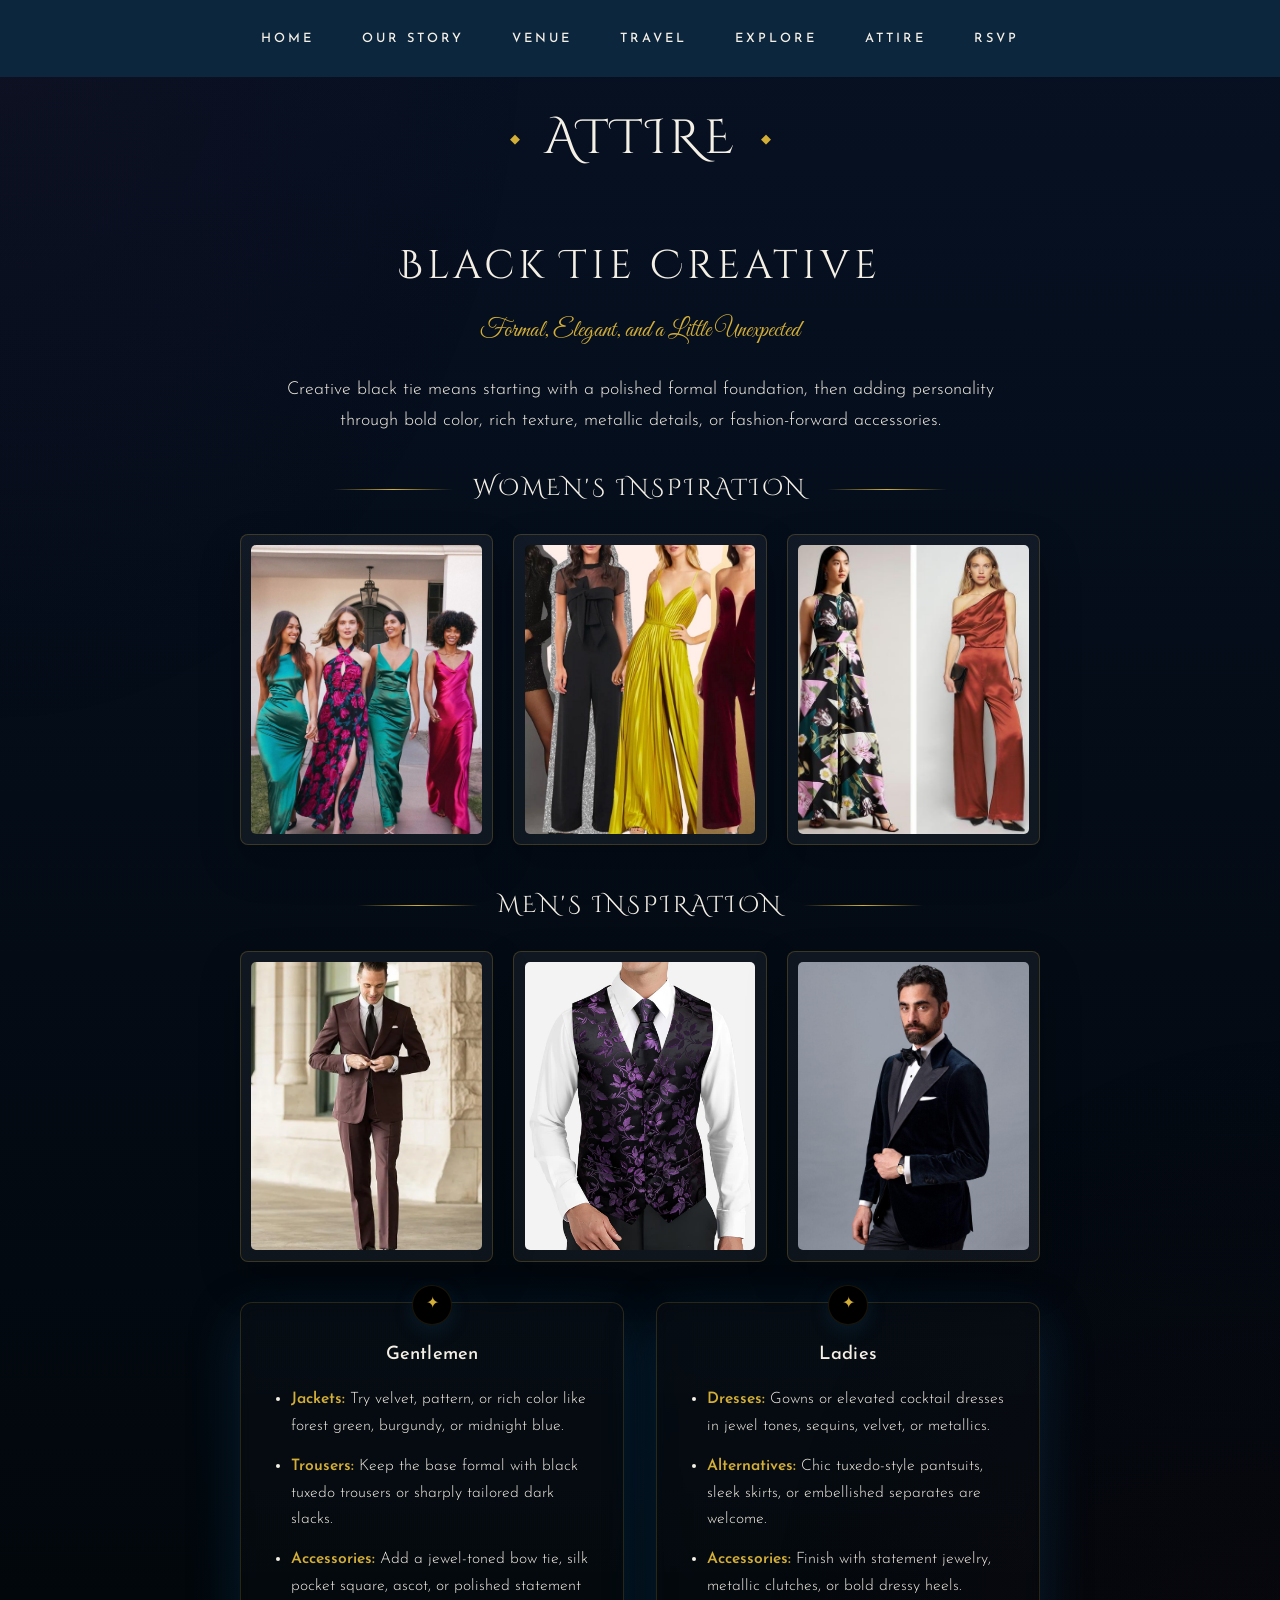
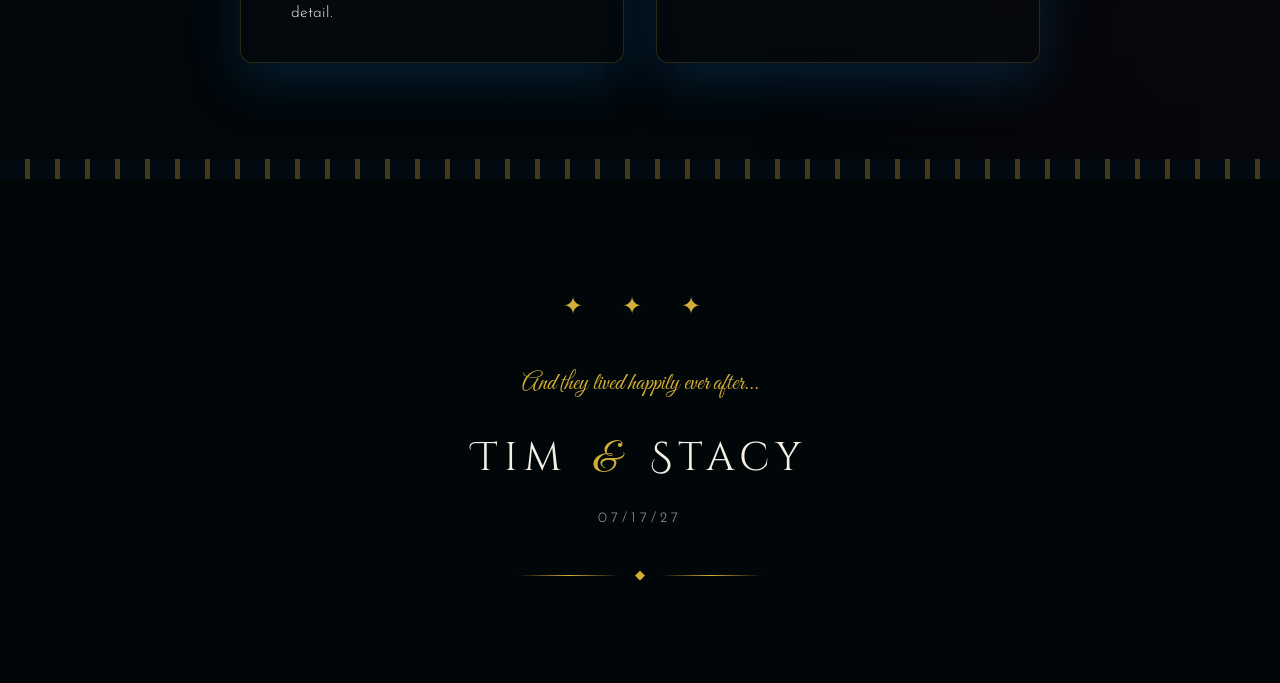
==== commit 5dea2e69: "Add Durham visitor guide page" ====
--- a/attire.html
+++ b/attire.html
@@ -16,6 +16,7 @@
             <li><a href="story.html">Our Story</a></li>
             <li><a href="venue.html">Venue</a></li>
             <li><a href="travel.html">Travel</a></li>
+            <li><a href="durham.html">Explore</a></li>
             <li><a href="attire.html" class="active">Attire</a></li>
             <li><a href="rsvp.html">RSVP</a></li>
         </ul>
--- a/styles.css
+++ b/styles.css
@@ -1205,6 +1205,160 @@
     justify-content: center;
 }
 
+/* Explore Durham */
+.durham-section {
+    padding-top: 8.5rem;
+}
+
+.durham-section .section-header {
+    align-items: center;
+}
+
+.durham-section .section-title {
+    font-size: clamp(2rem, 4.5vw, 3.5rem);
+    text-align: center;
+}
+
+.durham-intro {
+    max-width: 760px;
+    margin: -1rem auto 3.5rem;
+    color: var(--linen);
+    font-size: 1.1rem;
+    line-height: 1.9;
+    text-align: center;
+}
+
+.durham-grid {
+    position: relative;
+    z-index: 1;
+    display: grid;
+    grid-template-columns: repeat(2, minmax(0, 1fr));
+    gap: 1.5rem;
+    max-width: 1000px;
+    margin: 0 auto;
+}
+
+.durham-card {
+    position: relative;
+    display: flex;
+    min-height: 330px;
+    flex-direction: column;
+    align-items: flex-start;
+    padding: 2.5rem;
+    overflow: hidden;
+    border: 1px solid rgba(212, 175, 55, 0.35);
+    background: linear-gradient(145deg, rgba(13, 32, 67, 0.9), rgba(1, 6, 9, 0.78));
+    box-shadow: 0 16px 40px rgba(0, 0, 0, 0.2);
+    transition: transform 0.3s ease, border-color 0.3s ease, box-shadow 0.3s ease;
+}
+
+.durham-card::after {
+    content: '';
+    position: absolute;
+    right: -45px;
+    bottom: -45px;
+    width: 120px;
+    height: 120px;
+    border: 1px solid rgba(212, 175, 55, 0.2);
+    transform: rotate(45deg);
+}
+
+.durham-card:hover {
+    transform: translateY(-5px);
+    border-color: rgba(212, 175, 55, 0.7);
+    box-shadow: 0 20px 50px rgba(0, 0, 0, 0.3);
+}
+
+.durham-card-number {
+    position: absolute;
+    top: 1.6rem;
+    right: 1.8rem;
+    color: rgba(212, 175, 55, 0.3);
+    font-family: var(--font-display);
+    font-size: 2rem;
+}
+
+.durham-card-kicker {
+    margin-bottom: 0.65rem;
+    color: var(--gold);
+    font-size: 0.72rem;
+    font-weight: 600;
+    letter-spacing: 3px;
+    text-transform: uppercase;
+}
+
+.durham-card h2 {
+    max-width: 85%;
+    margin-bottom: 1.1rem;
+    color: var(--ivory);
+    font-size: 1.45rem;
+    line-height: 1.35;
+}
+
+.durham-card > p:not(.durham-card-kicker) {
+    margin-bottom: 1.5rem;
+    color: var(--linen);
+    font-size: 0.95rem;
+    line-height: 1.75;
+}
+
+.durham-link {
+    position: relative;
+    z-index: 1;
+    margin-top: auto;
+    color: var(--gold-light);
+    font-size: 0.75rem;
+    font-weight: 600;
+    letter-spacing: 2px;
+    text-decoration: none;
+    text-transform: uppercase;
+}
+
+.durham-link span {
+    display: inline-block;
+    margin-left: 0.35rem;
+    transition: transform 0.25s ease;
+}
+
+.durham-link:hover span {
+    transform: translateX(4px);
+}
+
+.durham-more {
+    position: relative;
+    z-index: 1;
+    display: grid;
+    grid-template-columns: auto 1fr auto;
+    gap: 1.5rem;
+    align-items: center;
+    max-width: 1000px;
+    margin: 2rem auto 0;
+    padding: 2rem 2.25rem;
+    border: 1px solid rgba(212, 175, 55, 0.45);
+    background: rgba(114, 47, 55, 0.14);
+}
+
+.durham-more-star {
+    color: var(--gold);
+    font-size: 1.6rem;
+}
+
+.durham-more h2 {
+    margin-bottom: 0.25rem;
+    color: var(--ivory);
+    font-size: 1.2rem;
+}
+
+.durham-more p {
+    color: var(--linen);
+    font-size: 0.9rem;
+    line-height: 1.6;
+}
+
+.durham-more .btn {
+    white-space: nowrap;
+}
+
 @media (max-width: 520px) {
     .feature .feature-links { justify-content: center; }
 
@@ -1215,6 +1369,26 @@
 
     .travel-card.feature {
         padding: 1.75rem 1.25rem;
+    }
+}
+
+@media (max-width: 760px) {
+    .durham-grid {
+        grid-template-columns: 1fr;
+    }
+
+    .durham-card {
+        min-height: 0;
+        padding: 2rem 1.5rem;
+    }
+
+    .durham-more {
+        grid-template-columns: auto 1fr;
+    }
+
+    .durham-more .btn {
+        grid-column: 1 / -1;
+        text-align: center;
     }
 }
 
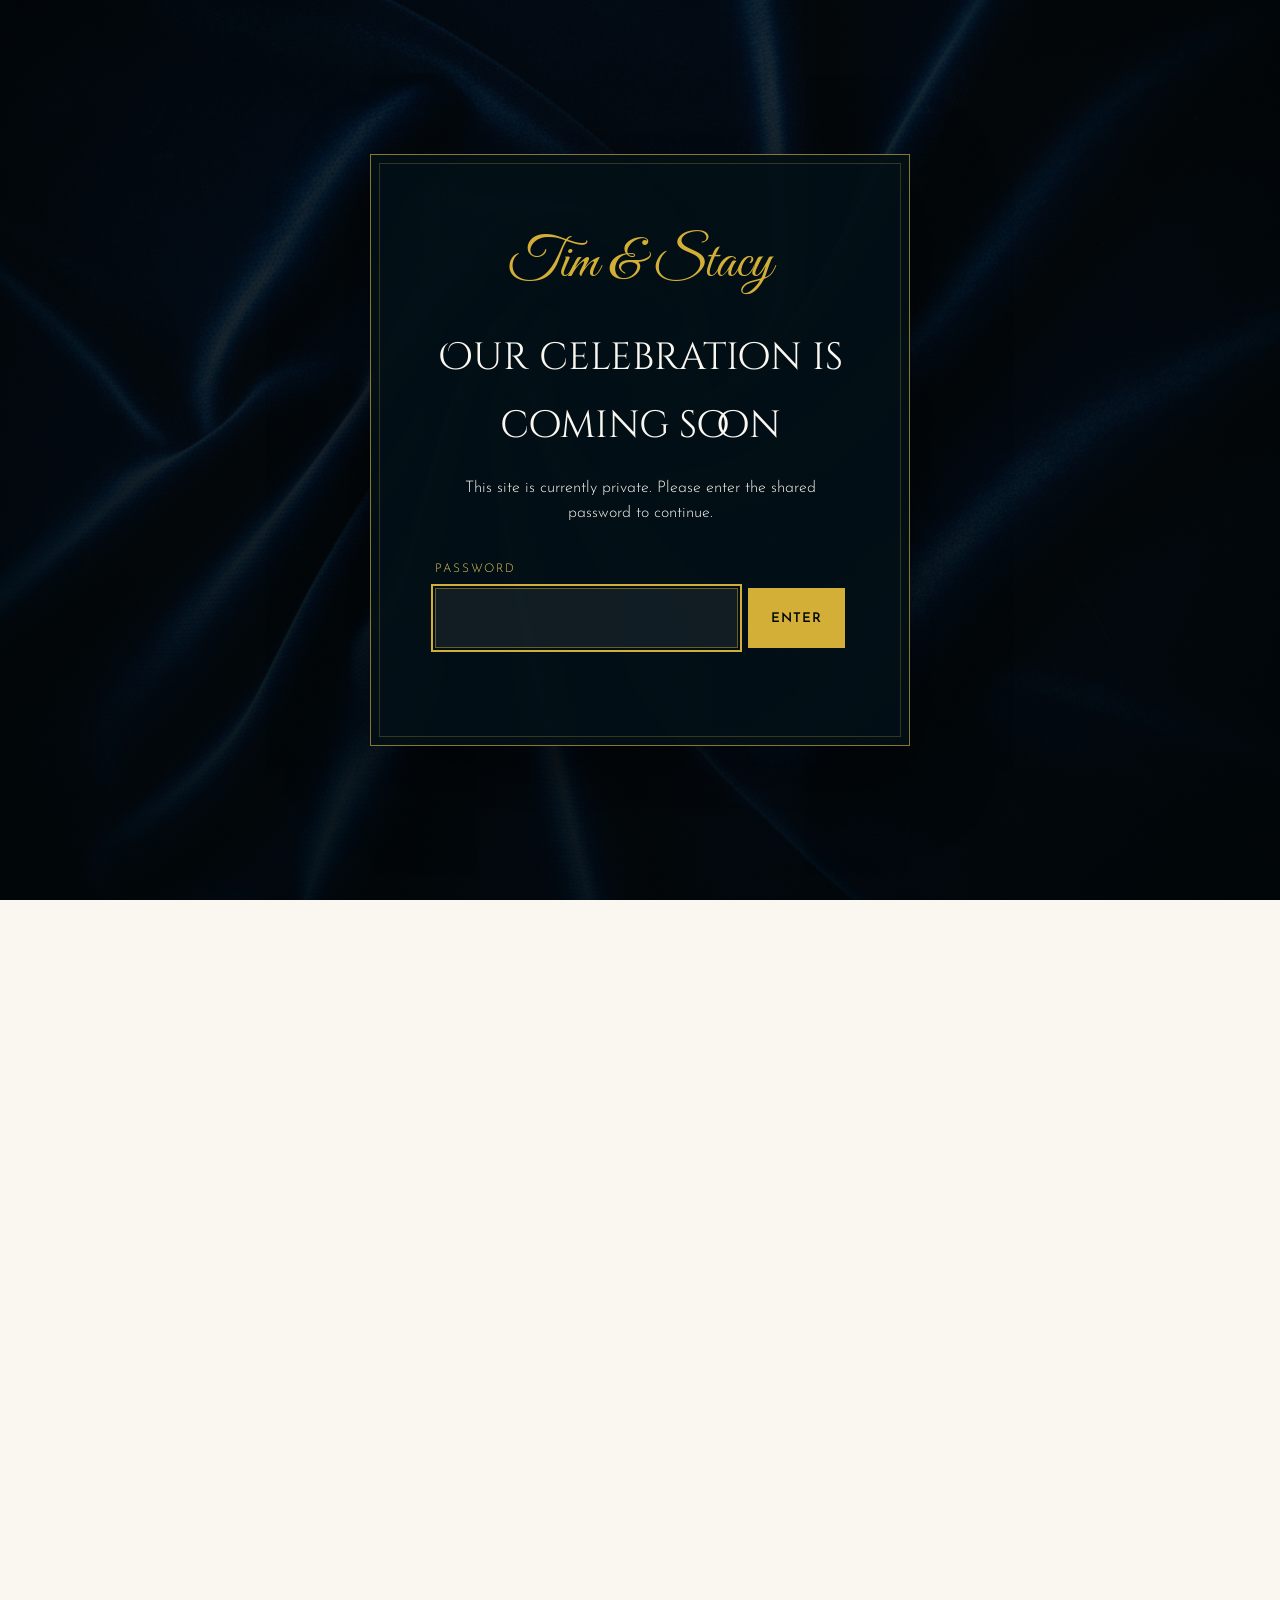
==== commit 35a609a3: "Add temporary wedding site password gate" ====
--- a/attire.html
+++ b/attire.html
@@ -3,6 +3,9 @@
 <head>
     <meta charset="UTF-8">
     <meta name="viewport" content="width=device-width, initial-scale=1.0">
+    <meta name="robots" content="noindex, nofollow, noarchive">
+    <script>document.documentElement.classList.add('site-locked');</script>
+    <script src="password-protection.js" defer></script>
     <title>Attire — Black Tie Creative</title>
     <link rel="preconnect" href="https://fonts.googleapis.com">
     <link rel="preconnect" href="https://fonts.gstatic.com" crossorigin>
--- a/styles.css
+++ b/styles.css
@@ -12,6 +12,109 @@
     font-weight: 400;
     font-style: normal;
     font-display: swap;
+}
+
+/* Temporary shared-password gate */
+html.site-locked,
+html.site-locked body { overflow: hidden; }
+
+html.site-locked body > *:not(.password-gate) { visibility: hidden; }
+
+.password-gate {
+    position: fixed;
+    z-index: 10000;
+    inset: 0;
+    display: grid;
+    place-items: center;
+    min-height: 100vh;
+    padding: 1.5rem;
+    color: var(--cream);
+    background: linear-gradient(rgba(1, 6, 9, 0.8), rgba(1, 6, 9, 0.9)), url('backgrounds/bluevelvet.png') center / cover;
+}
+
+.password-gate-card {
+    width: min(100%, 540px);
+    padding: clamp(2rem, 7vw, 4rem);
+    text-align: center;
+    border: 1px solid rgba(212, 175, 55, 0.65);
+    outline: 1px solid rgba(212, 175, 55, 0.25);
+    outline-offset: -10px;
+    background: rgba(3, 15, 22, 0.94);
+    box-shadow: 0 24px 70px rgba(0, 0, 0, 0.5);
+}
+
+.password-gate-kicker {
+    margin: 0 0 1rem;
+    color: var(--gold);
+    font-family: var(--font-script);
+    font-size: clamp(2.3rem, 8vw, 3.5rem);
+}
+
+.password-gate h1 {
+    margin-bottom: 1rem;
+    color: var(--cream);
+    font-size: clamp(1.65rem, 5vw, 2.35rem);
+}
+
+.password-gate p { line-height: 1.6; }
+
+.password-gate-form {
+    margin-top: 2rem;
+    text-align: left;
+}
+
+.password-gate-form label {
+    display: block;
+    margin-bottom: 0.5rem;
+    color: var(--gold-light);
+    font-family: var(--font-sans);
+    font-size: 0.75rem;
+    letter-spacing: 0.16em;
+    text-transform: uppercase;
+}
+
+.password-gate-entry {
+    display: flex;
+    gap: 0.65rem;
+}
+
+.password-gate-entry input {
+    min-width: 0;
+    flex: 1;
+    padding: 0.9rem 1rem;
+    color: var(--cream);
+    border: 1px solid rgba(212, 175, 55, 0.45);
+    border-radius: 0;
+    background: rgba(255, 255, 255, 0.06);
+    font: inherit;
+}
+
+.password-gate-entry input:focus {
+    outline: 2px solid var(--gold);
+    outline-offset: 2px;
+}
+
+.password-gate-entry button {
+    padding: 0.9rem 1.35rem;
+    color: var(--sapphire-dark);
+    border: 1px solid var(--gold);
+    background: var(--gold);
+    font-family: var(--font-sans);
+    font-weight: 600;
+    letter-spacing: 0.08em;
+    text-transform: uppercase;
+    cursor: pointer;
+}
+
+.password-gate-error {
+    min-height: 1.6em;
+    margin: 0.65rem 0 0;
+    color: #f1a8ad;
+    font-size: 0.9rem;
+}
+
+@media (max-width: 520px) {
+    .password-gate-entry { flex-direction: column; }
 }
 @font-face {
     font-family: 'Reuben';
@@ -1252,6 +1355,38 @@
     transition: transform 0.3s ease, border-color 0.3s ease, box-shadow 0.3s ease;
 }
 
+.durham-card-photo {
+    position: relative;
+    width: calc(100% + 5rem);
+    height: 190px;
+    margin: -2.5rem -2.5rem 2rem;
+    overflow: hidden;
+    border-bottom: 1px solid rgba(212, 175, 55, 0.35);
+    background: var(--sapphire-dark);
+}
+
+.durham-card-photo::after {
+    content: '';
+    position: absolute;
+    inset: 0;
+    background: linear-gradient(180deg, transparent 55%, rgba(1, 6, 9, 0.42));
+    pointer-events: none;
+}
+
+.durham-card-photo img {
+    display: block;
+    width: 100%;
+    height: 100%;
+    object-fit: cover;
+    filter: saturate(0.82) contrast(1.04);
+    transition: transform 0.5s ease, filter 0.5s ease;
+}
+
+.durham-card:hover .durham-card-photo img {
+    transform: scale(1.035);
+    filter: saturate(1) contrast(1.04);
+}
+
 .durham-card::after {
     content: '';
     position: absolute;
@@ -1273,7 +1408,9 @@
     position: absolute;
     top: 1.6rem;
     right: 1.8rem;
-    color: rgba(212, 175, 55, 0.3);
+    padding: 0.15rem 0.55rem;
+    color: var(--gold-light);
+    background: rgba(1, 6, 9, 0.72);
     font-family: var(--font-display);
     font-size: 2rem;
 }
@@ -1380,6 +1517,12 @@
     .durham-card {
         min-height: 0;
         padding: 2rem 1.5rem;
+    }
+
+    .durham-card-photo {
+        width: calc(100% + 3rem);
+        height: 175px;
+        margin: -2rem -1.5rem 1.75rem;
     }
 
     .durham-more {
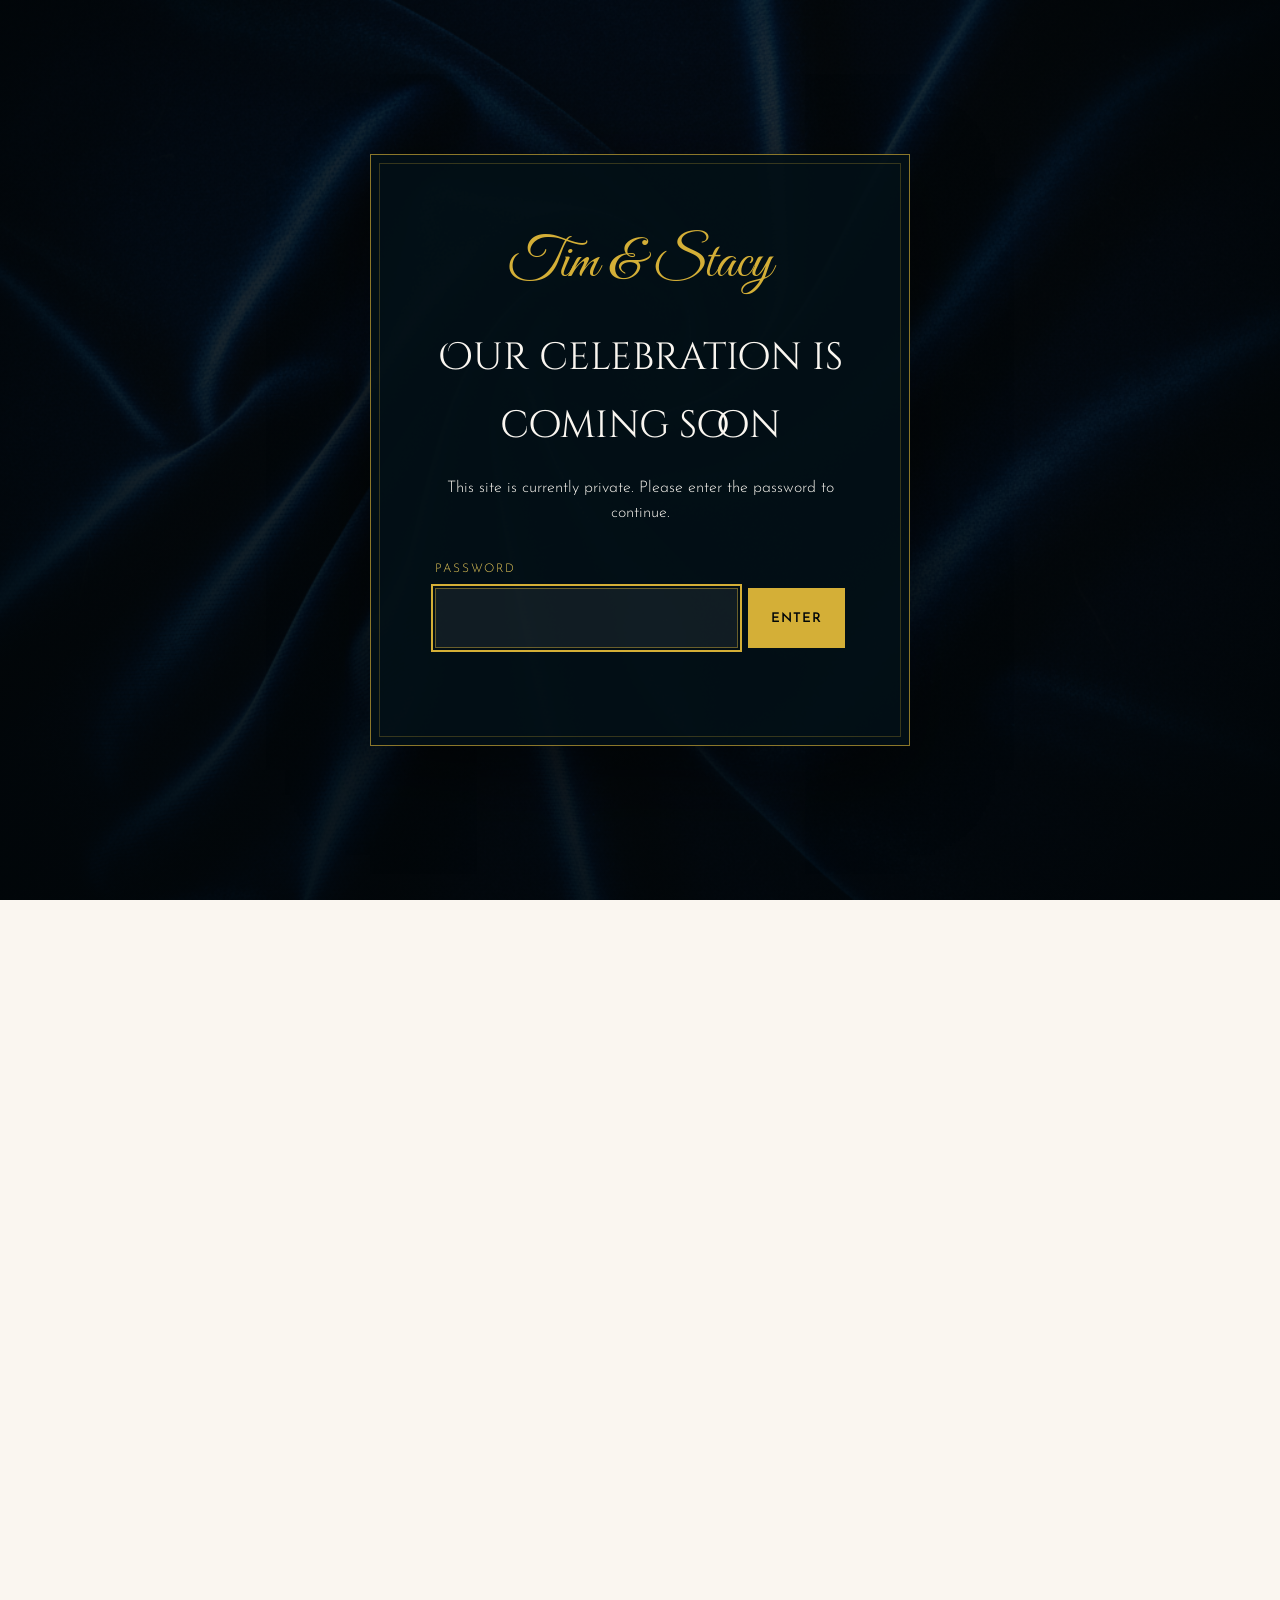
==== commit 45be76d1: "Refresh password prompt script" ====
--- a/attire.html
+++ b/attire.html
@@ -5,12 +5,12 @@
     <meta name="viewport" content="width=device-width, initial-scale=1.0">
     <meta name="robots" content="noindex, nofollow, noarchive">
     <script>document.documentElement.classList.add('site-locked');</script>
-    <script src="password-protection.js" defer></script>
+    <script src="password-protection.js?v=20260719-copy" defer></script>
     <title>Attire — Black Tie Creative</title>
     <link rel="preconnect" href="https://fonts.googleapis.com">
     <link rel="preconnect" href="https://fonts.gstatic.com" crossorigin>
     <link href="https://fonts.googleapis.com/css2?family=Playfair+Display:ital,wght@0,400;0,500;0,600;0,700;1,400;1,500&family=Josefin+Sans:wght@300;400;600&family=Great+Vibes&family=Cinzel+Decorative:wght@400;700&display=swap" rel="stylesheet">
-    <link rel="stylesheet" href="styles.css">
+    <link rel="stylesheet" href="styles.css?v=20260719-password">
 </head>
 <body class="dark-nav">
     <nav class="main-nav">
